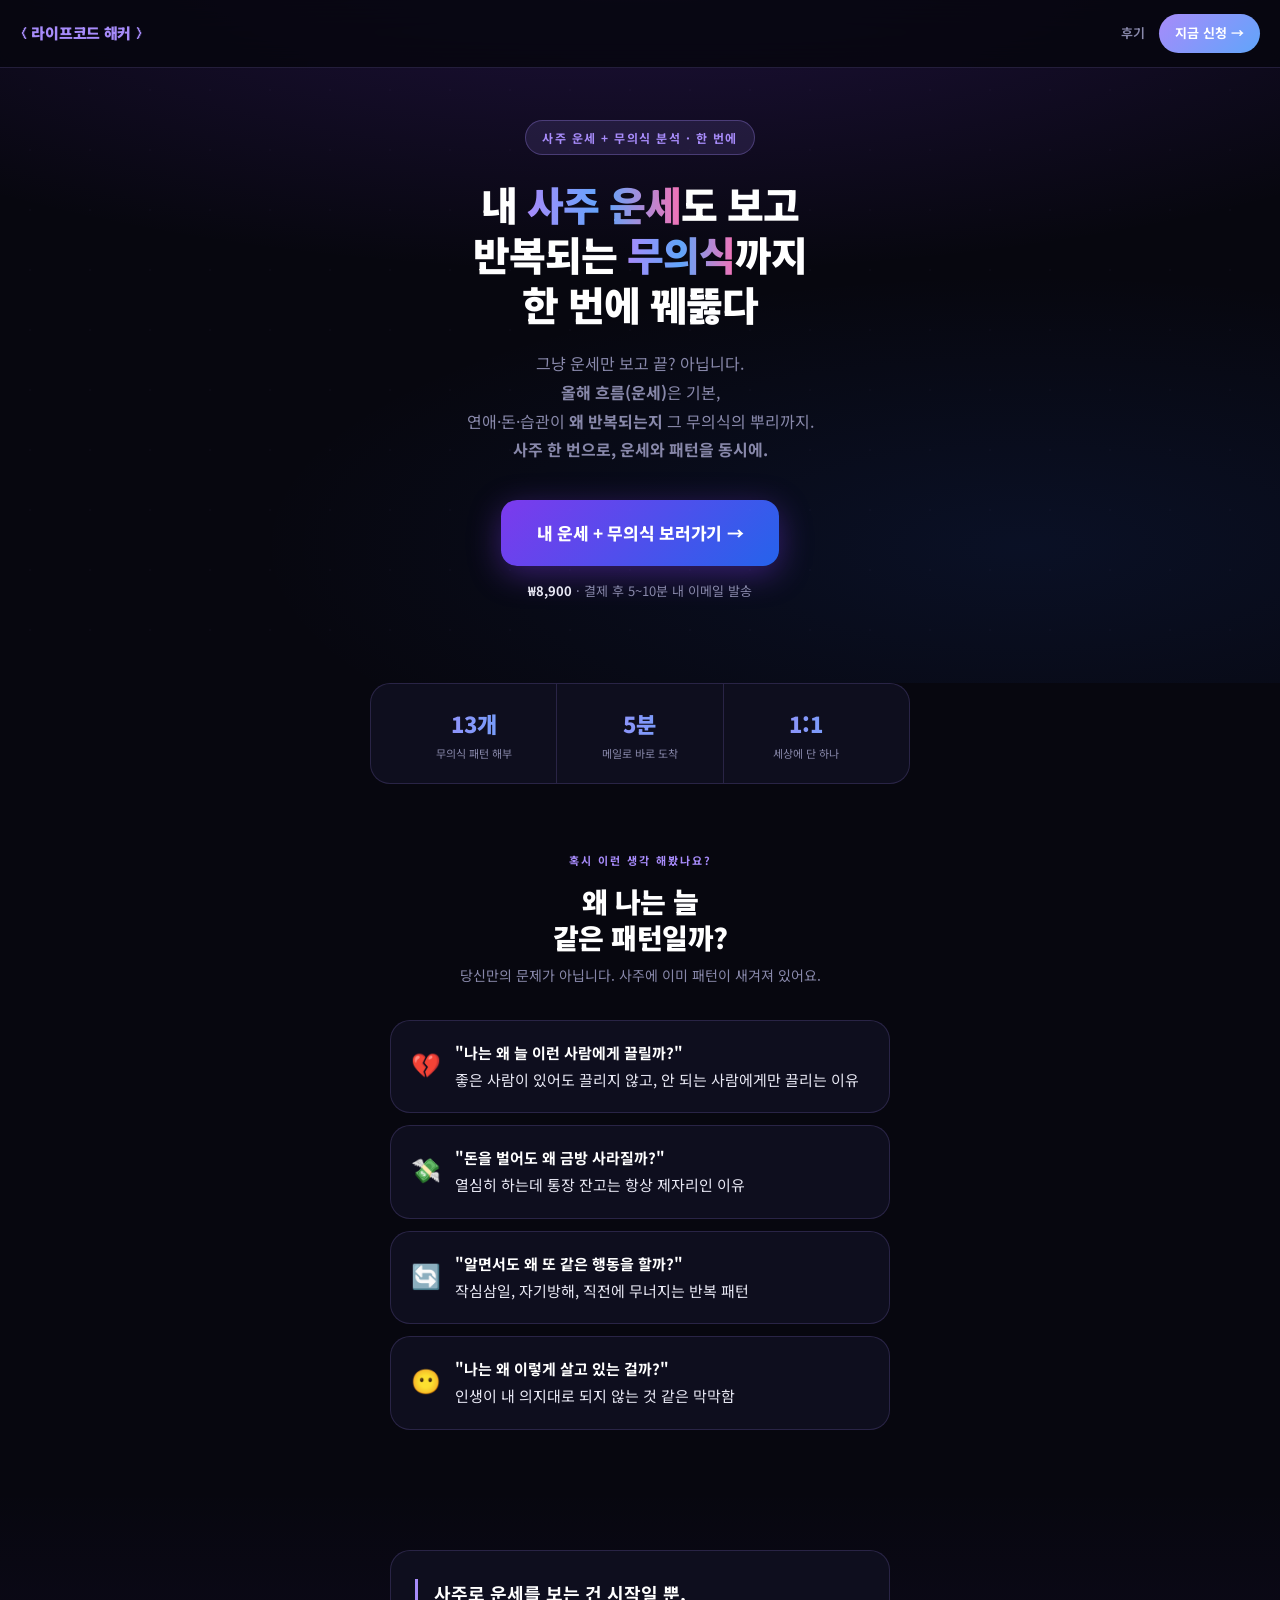
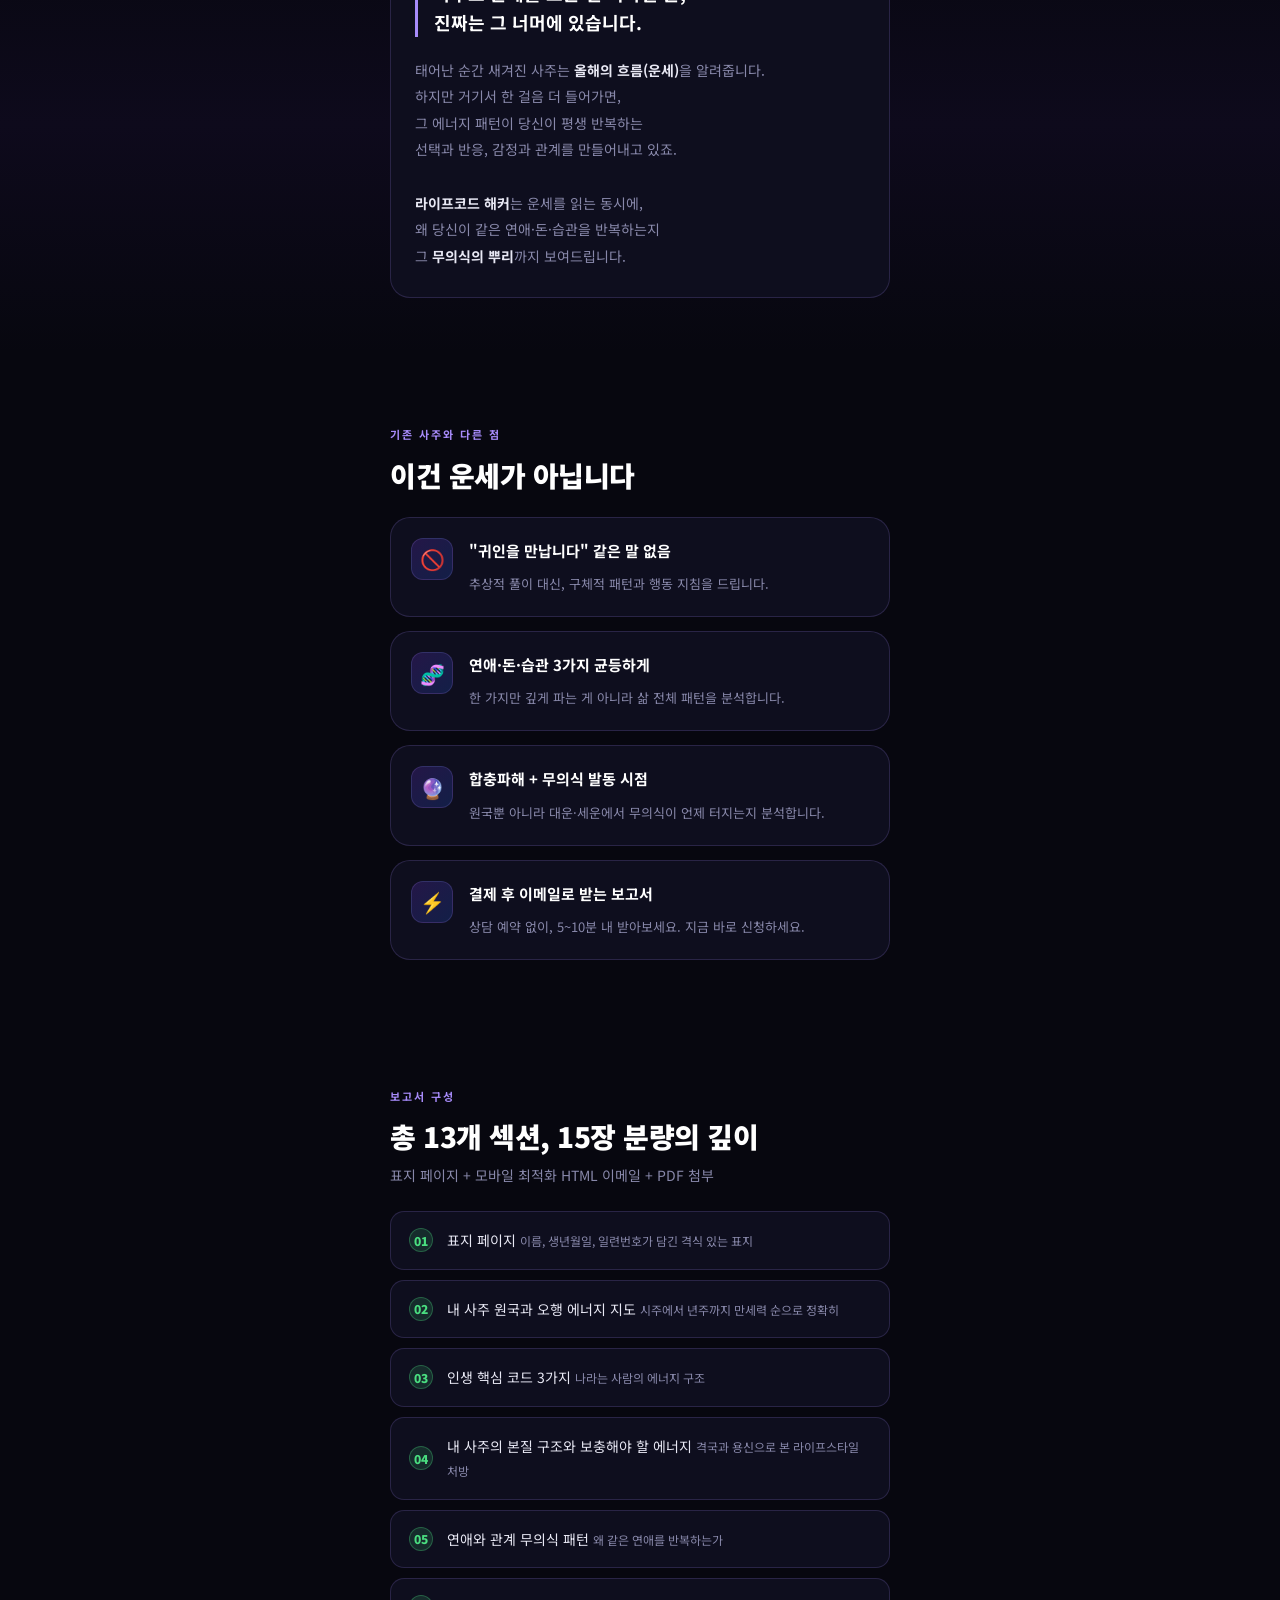
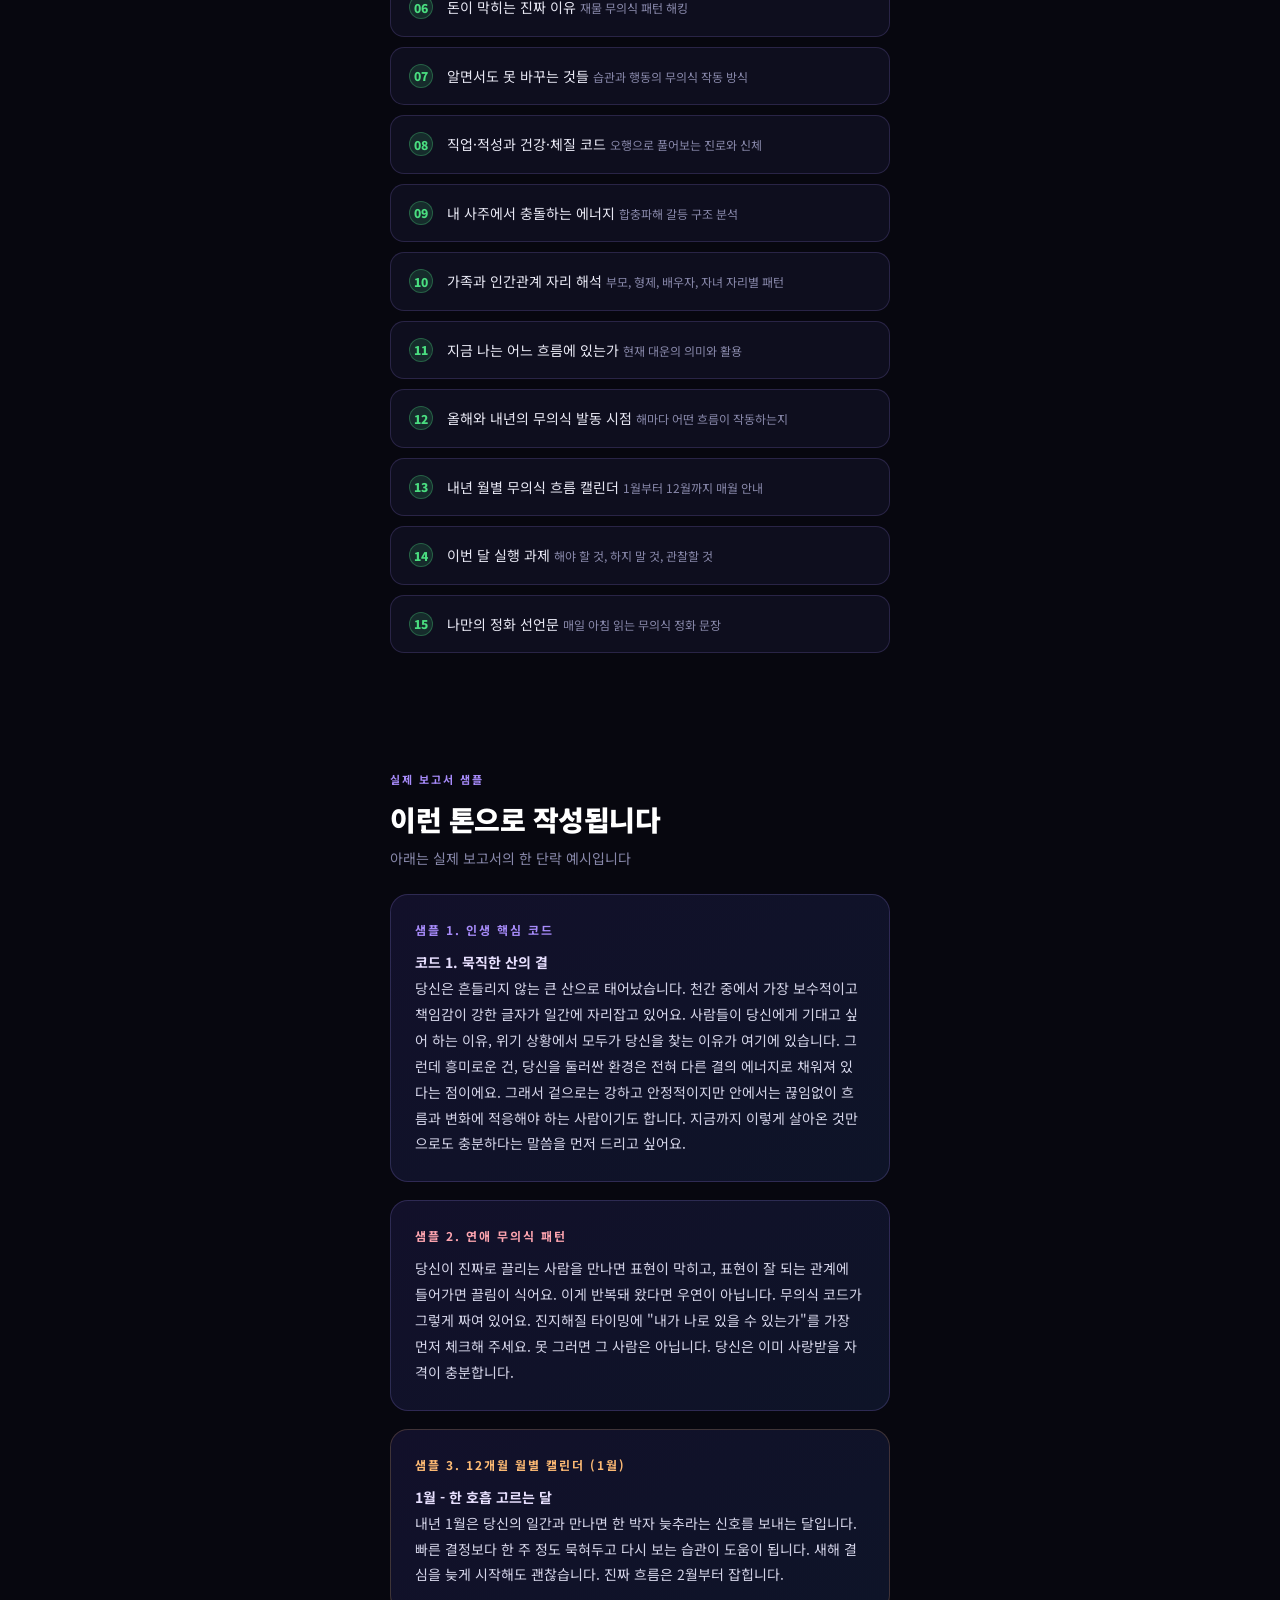
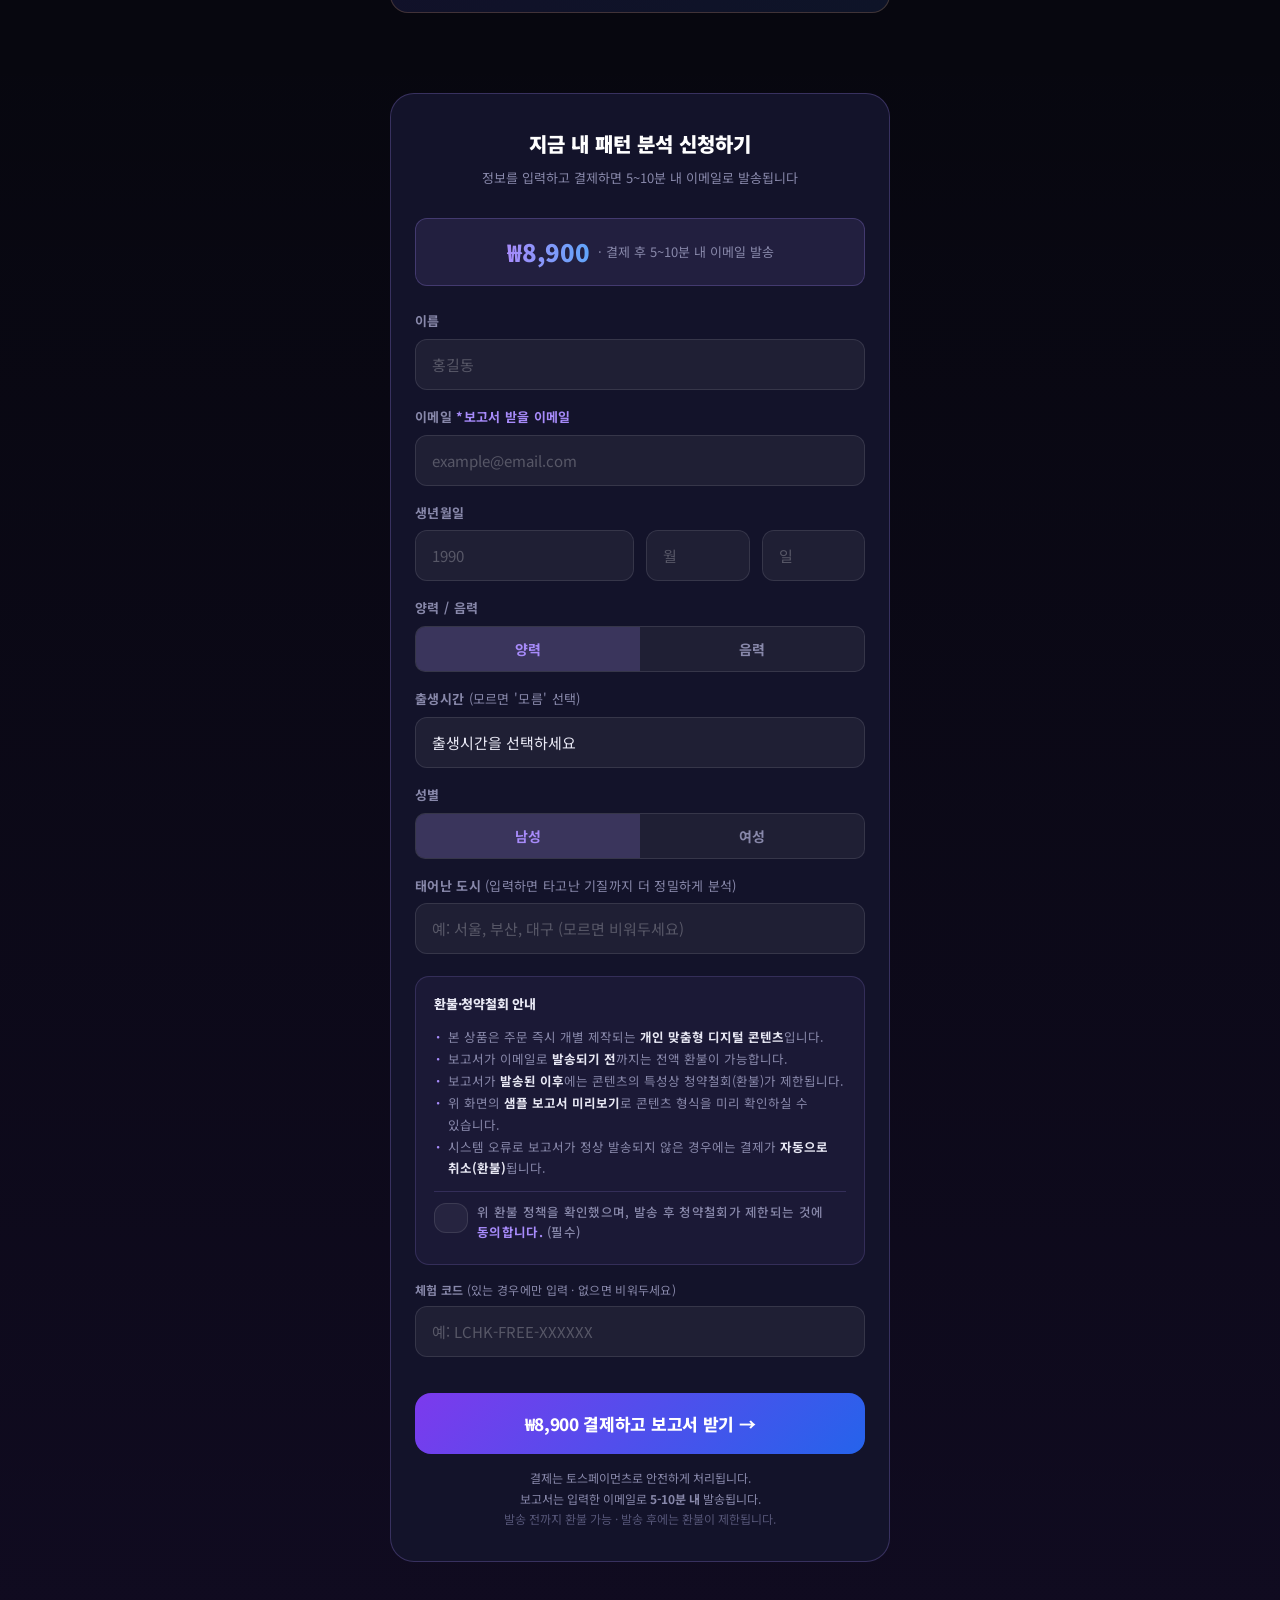
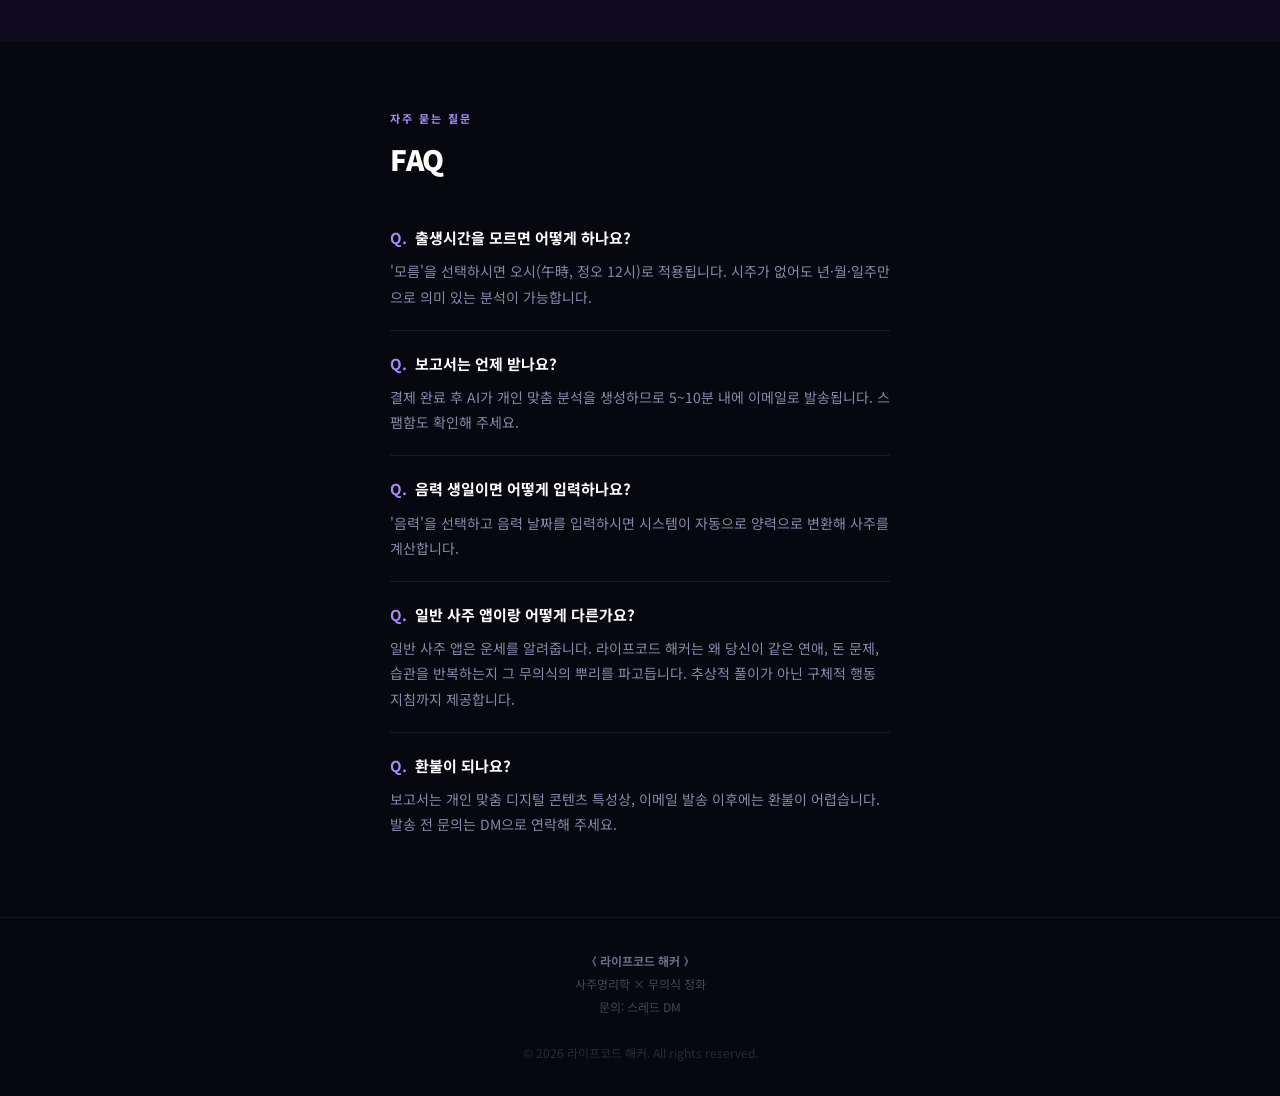
==== templates/index.html @ 53eccda6 "Initial commit: Lifecode Hacker v1.0" ====
<!DOCTYPE html>
<html lang="ko">
<head>
<meta charset="UTF-8">
<meta name="viewport" content="width=device-width, initial-scale=1.0, maximum-scale=1.0">
<title>라이프코드 해커 — 사주 운세 + 무의식 분석을 한 번에</title>
<meta name="description" content="사주 운세도 보고, 반복되는 무의식 패턴까지 한 번에. 올해 흐름은 기본, 연애·돈·습관이 왜 반복되는지 그 뿌리까지 분석합니다. 8,900원, 5~10분 내 이메일 발송.">
<meta property="og:title" content="라이프코드 해커 — 사주 운세 + 무의식, 한 번에">
<meta property="og:description" content="올해 운세도 보고, 왜 같은 연애·돈 문제를 반복하는지 무의식의 뿌리까지. 사주 하나로 운세와 패턴을 동시에.">
<meta property="og:image" content="/static/og-image.png">
<link rel="preconnect" href="https://cdn.jsdelivr.net">
<link rel="preconnect" href="https://fonts.googleapis.com">
<link href="https://fonts.googleapis.com/css2?family=Noto+Sans+KR:wght@400;500;700;900&display=swap" rel="stylesheet">
<style>
:root {
  --bg:       #07070f;
  --surface:  #0e0e1e;
  --surface2: #13132a;
  --border:   rgba(167,139,250,0.18);
  --purple:   #a78bfa;
  --blue:     #60a5fa;
  --pink:     #f472b6;
  --green:    #4ade80;
  --yellow:   #fbbf24;
  --text:     #e8e8f4;
  --muted:    #8888aa;
  --card-r:   20px;
  --max-w:    540px;
}
*{margin:0;padding:0;box-sizing:border-box;}
html{scroll-behavior:smooth;}
body{
  background:var(--bg);
  color:var(--text);
  font-family:'Noto Sans KR',-apple-system,BlinkMacSystemFont,sans-serif;
  font-size:16px;
  line-height:1.75;
  -webkit-font-smoothing:antialiased;
  overflow-x:hidden;
}
.wrap{max-width:var(--max-w);margin:0 auto;padding:0 20px;}

/* ── 네비 ── */
nav{
  position:fixed;top:0;left:0;right:0;z-index:100;
  background:rgba(7,7,15,0.85);
  backdrop-filter:blur(16px);
  -webkit-backdrop-filter:blur(16px);
  border-bottom:1px solid var(--border);
  padding:14px 20px;
  display:flex;align-items:center;justify-content:space-between;
}
.nav-brand{font-size:15px;font-weight:900;letter-spacing:-0.3px;color:var(--purple);}
.nav-cta{
  background:linear-gradient(135deg,var(--purple),var(--blue));
  color:#fff;font-size:13px;font-weight:700;
  padding:8px 16px;border-radius:99px;text-decoration:none;
  white-space:nowrap;
}

/* ── 히어로 ── */
.hero{
  padding:120px 20px 80px;
  text-align:center;
  background:
    radial-gradient(ellipse 80% 50% at 50% -10%,rgba(124,58,237,0.22),transparent),
    radial-gradient(ellipse 60% 40% at 80% 80%,rgba(37,99,235,0.1),transparent);
  position:relative;overflow:hidden;
}
.hero::before{
  content:'';position:absolute;inset:0;
  background:url("data:image/svg+xml,%3Csvg width='60' height='60' viewBox='0 0 60 60' xmlns='http://www.w3.org/2000/svg'%3E%3Cg fill='none' fill-rule='evenodd'%3E%3Cg fill='%23a78bfa' fill-opacity='0.03'%3E%3Ccircle cx='30' cy='30' r='1'/%3E%3C/g%3E%3C/g%3E%3C/svg%3E");
  pointer-events:none;
}
.hero-badge{
  display:inline-block;
  background:rgba(167,139,250,0.12);
  border:1px solid rgba(167,139,250,0.3);
  color:var(--purple);
  font-size:12px;font-weight:700;letter-spacing:1.5px;
  padding:6px 16px;border-radius:99px;
  text-transform:uppercase;margin-bottom:24px;
}
.hero-title{
  font-size:clamp(28px,8vw,40px);
  font-weight:900;
  line-height:1.25;
  letter-spacing:-1px;
  color:#fff;
  margin-bottom:20px;
}
.hero-title .grad{
  background:linear-gradient(90deg,var(--purple),var(--blue),var(--pink));
  -webkit-background-clip:text;
  -webkit-text-fill-color:transparent;
  background-clip:text;
}
.hero-desc{
  font-size:16px;color:var(--muted);
  max-width:360px;margin:0 auto 36px;line-height:1.8;
}
.hero-cta{
  display:inline-block;
  background:linear-gradient(135deg,#7c3aed,#2563eb);
  color:#fff;font-size:17px;font-weight:800;
  padding:18px 36px;border-radius:16px;
  text-decoration:none;
  box-shadow:0 8px 32px rgba(124,58,237,0.4);
  transition:transform 0.2s,box-shadow 0.2s;
  letter-spacing:-0.3px;
}
.hero-cta:active{transform:scale(0.97);}
.hero-price{
  margin-top:14px;
  font-size:13px;color:var(--muted);
}
.hero-price strong{color:var(--text);}

/* ── 소셜 프루프 숫자 ── */
.stats{
  display:flex;gap:0;
  margin:48px 20px;
  background:var(--surface);
  border:1px solid var(--border);
  border-radius:var(--card-r);
  overflow:hidden;
}
.stat{
  flex:1;padding:20px 12px;text-align:center;
  border-right:1px solid var(--border);
}
.stat:last-child{border-right:none;}
.stat-num{
  font-size:22px;font-weight:900;
  background:linear-gradient(90deg,var(--purple),var(--blue));
  -webkit-background-clip:text;-webkit-text-fill-color:transparent;
  background-clip:text;
}
.stat-label{font-size:11px;color:var(--muted);margin-top:2px;}

/* ── 공감 섹션 ── */
.pain{
  padding:60px 20px;
  text-align:center;
}
.section-tag{
  display:inline-block;font-size:11px;font-weight:700;
  letter-spacing:2px;text-transform:uppercase;
  color:var(--purple);margin-bottom:12px;
}
.section-title{
  font-size:clamp(22px,6vw,28px);
  font-weight:900;line-height:1.3;
  letter-spacing:-0.5px;
  color:#fff;margin-bottom:8px;
}
.section-sub{font-size:14px;color:var(--muted);margin-bottom:32px;}
.pain-cards{display:flex;flex-direction:column;gap:12px;}
.pain-card{
  background:var(--surface);
  border:1px solid var(--border);
  border-radius:var(--card-r);
  padding:20px;
  text-align:left;
  display:flex;align-items:flex-start;gap:14px;
}
.pain-icon{font-size:24px;flex-shrink:0;margin-top:2px;}
.pain-text{font-size:15px;color:var(--text);line-height:1.65;}
.pain-text strong{color:#fff;display:block;margin-bottom:2px;}

/* ── WHY 섹션 ── */
.why{
  padding:60px 20px;
  background:linear-gradient(180deg,transparent,rgba(124,58,237,0.06),transparent);
}
.why-box{
  background:var(--surface);
  border:1px solid var(--border);
  border-radius:var(--card-r);
  padding:28px 24px;
}
.why-quote{
  font-size:18px;font-weight:700;
  color:#fff;line-height:1.6;
  margin-bottom:20px;
  border-left:3px solid var(--purple);
  padding-left:16px;
}
.why-desc{font-size:14px;color:var(--muted);line-height:1.9;}

/* ── 차별화 포인트 ── */
.diff{padding:60px 20px;}
.diff-list{display:flex;flex-direction:column;gap:14px;}
.diff-item{
  display:flex;gap:16px;align-items:flex-start;
  background:var(--surface);
  border:1px solid var(--border);
  border-radius:var(--card-r);
  padding:20px;
}
.diff-icon{
  width:42px;height:42px;flex-shrink:0;
  background:linear-gradient(135deg,rgba(124,58,237,0.2),rgba(37,99,235,0.2));
  border:1px solid var(--border);
  border-radius:12px;
  display:flex;align-items:center;justify-content:center;
  font-size:20px;
}
.diff-content strong{display:block;font-size:15px;color:#fff;margin-bottom:4px;}
.diff-content span{font-size:13px;color:var(--muted);line-height:1.7;}

/* ── 보고서 미리보기 ── */
.preview{padding:60px 20px;}
.preview-list{display:flex;flex-direction:column;gap:10px;}
.preview-item{
  display:flex;align-items:center;gap:14px;
  background:var(--surface);
  border:1px solid var(--border);
  border-radius:14px;
  padding:16px 18px;
}
.preview-check{
  width:24px;height:24px;flex-shrink:0;
  background:rgba(74,222,128,0.15);
  border:1px solid rgba(74,222,128,0.3);
  border-radius:50%;
  display:flex;align-items:center;justify-content:center;
  font-size:12px;color:var(--green);font-weight:900;
}
.preview-text{font-size:14px;color:var(--text);}
.preview-text em{font-style:normal;color:var(--muted);font-size:12px;}

/* ── 신청 폼 섹션 ── */
#form-section{
  padding:60px 20px 80px;
  background:linear-gradient(180deg,transparent,rgba(124,58,237,0.08));
}
.form-box{
  background:var(--surface2);
  border:1px solid rgba(167,139,250,0.25);
  border-radius:24px;
  padding:32px 24px;
}
.form-title{
  font-size:20px;font-weight:900;color:#fff;
  margin-bottom:6px;text-align:center;
}
.form-sub{
  font-size:13px;color:var(--muted);
  text-align:center;margin-bottom:28px;
}
.price-tag{
  display:flex;align-items:center;justify-content:center;gap:8px;
  background:rgba(167,139,250,0.1);
  border:1px solid rgba(167,139,250,0.25);
  border-radius:12px;
  padding:12px;margin-bottom:24px;
}
.price-tag .price{
  font-size:24px;font-weight:900;
  background:linear-gradient(90deg,var(--purple),var(--blue));
  -webkit-background-clip:text;-webkit-text-fill-color:transparent;
  background-clip:text;
}
.price-tag .price-desc{font-size:13px;color:var(--muted);}

.form-group{margin-bottom:16px;}
label{display:block;font-size:13px;font-weight:700;color:var(--muted);margin-bottom:6px;letter-spacing:0.3px;}
input,select{
  width:100%;
  background:rgba(255,255,255,0.05);
  border:1px solid rgba(255,255,255,0.1);
  border-radius:12px;
  color:var(--text);
  font-size:15px;
  font-family:inherit;
  padding:14px 16px;
  outline:none;
  transition:border 0.2s;
  -webkit-appearance:none;
  appearance:none;
}
input:focus,select:focus{border-color:var(--purple);}
input::placeholder{color:rgba(255,255,255,0.25);}
select option{background:#1a1a2e;color:var(--text);}

.form-row{display:grid;grid-template-columns:1fr 1fr;gap:12px;}
.lunar-row{display:flex;align-items:center;gap:10px;margin-top:6px;}
.lunar-toggle{
  display:flex;gap:0;
  background:rgba(255,255,255,0.05);
  border:1px solid rgba(255,255,255,0.1);
  border-radius:10px;overflow:hidden;
  width:100%;
}
.lunar-btn{
  flex:1;padding:12px;text-align:center;
  font-size:14px;font-weight:700;color:var(--muted);
  cursor:pointer;transition:all 0.2s;
  background:none;border:none;font-family:inherit;
}
.lunar-btn.active{
  background:rgba(167,139,250,0.2);
  color:var(--purple);
}

.submit-btn{
  width:100%;
  background:linear-gradient(135deg,#7c3aed,#2563eb);
  color:#fff;font-size:17px;font-weight:800;
  border:none;border-radius:16px;
  padding:18px;cursor:pointer;
  margin-top:20px;
  letter-spacing:-0.3px;
  transition:opacity 0.2s,transform 0.1s;
  font-family:inherit;
}
.submit-btn:hover{opacity:0.92;}
.submit-btn:active{transform:scale(0.98);}
.submit-btn:disabled{opacity:0.5;cursor:not-allowed;}
.form-notice{
  text-align:center;font-size:12px;color:var(--muted);
  margin-top:14px;line-height:1.7;
}
/* ── 청약철회 제한 고지 + 동의 ── */
.consent-box{
  margin-top:22px;
  background:rgba(167,139,250,0.06);
  border:1px solid var(--border);
  border-radius:14px;
  padding:16px 18px;
}
.consent-title{
  font-size:13px;font-weight:800;color:var(--text);
  margin-bottom:10px;letter-spacing:-0.2px;
}
.consent-list{
  list-style:none;margin:0 0 12px;padding:0;
}
.consent-list li{
  position:relative;padding-left:14px;
  font-size:12.5px;color:var(--muted);line-height:1.75;
  word-break:keep-all;
}
.consent-list li::before{
  content:"·";position:absolute;left:2px;color:var(--purple);font-weight:800;
}
.consent-list li strong{color:var(--text);font-weight:700;}
.consent-check{
  display:flex;align-items:flex-start;gap:9px;
  cursor:pointer;padding-top:10px;
  border-top:1px solid var(--border);
}
.consent-check input{
  width:18px;height:18px;margin-top:1px;flex-shrink:0;
  accent-color:var(--purple);cursor:pointer;
}
.consent-check span{
  font-size:12.5px;color:var(--muted);line-height:1.6;
  font-weight:500;word-break:keep-all;
}
.consent-check span strong{color:var(--purple);font-weight:700;}

/* ── FAQ ── */
.faq{padding:60px 20px;}
.faq-item{
  border-bottom:1px solid rgba(255,255,255,0.07);
  padding:20px 0;
}
.faq-item:last-child{border-bottom:none;}
.faq-q{
  font-size:15px;font-weight:700;color:#fff;
  margin-bottom:8px;display:flex;gap:8px;
}
.faq-q::before{content:'Q.';color:var(--purple);}
.faq-a{font-size:14px;color:var(--muted);line-height:1.8;}

/* ── 푸터 ── */
footer{
  text-align:center;padding:32px 20px;
  border-top:1px solid rgba(255,255,255,0.06);
  font-size:12px;color:#44445a;line-height:1.9;
}
footer strong{color:#6b6b8a;}

/* ── 로딩 오버레이 ── */
#loading{
  display:none;position:fixed;inset:0;z-index:999;
  background:rgba(7,7,15,0.92);
  backdrop-filter:blur(8px);
  flex-direction:column;align-items:center;justify-content:center;
  text-align:center;padding:40px;
}
#loading.show{display:flex;}
.loading-spinner{
  width:48px;height:48px;
  border:3px solid rgba(167,139,250,0.2);
  border-top-color:var(--purple);
  border-radius:50%;
  animation:spin 0.8s linear infinite;
  margin-bottom:24px;
}
@keyframes spin{to{transform:rotate(360deg);}}
.loading-title{font-size:18px;font-weight:800;color:#fff;margin-bottom:8px;}
.loading-sub{font-size:14px;color:var(--muted);}
.loading-steps{margin-top:24px;text-align:left;display:flex;flex-direction:column;gap:8px;}
.loading-step{font-size:13px;color:var(--muted);}
.loading-step.done{color:var(--green);}
.loading-step.active{color:#fff;}

/* ── 성공 팝업 ── */
#success{
  display:none;position:fixed;inset:0;z-index:999;
  background:rgba(7,7,15,0.95);
  flex-direction:column;align-items:center;justify-content:center;
  text-align:center;padding:40px;
}
#success.show{display:flex;}
.success-icon{font-size:64px;margin-bottom:24px;}
.success-title{font-size:24px;font-weight:900;color:#fff;margin-bottom:8px;}
.success-sub{font-size:15px;color:var(--muted);line-height:1.8;}
.success-email{
  margin:20px 0;
  background:rgba(74,222,128,0.1);
  border:1px solid rgba(74,222,128,0.25);
  border-radius:12px;padding:14px 20px;
  font-size:15px;color:var(--green);font-weight:700;
}
</style>
</head>
<body>

<!-- ── 네비 ── -->
<nav>
  <span class="nav-brand">⟨ 라이프코드 해커 ⟩</span>
  <span style="display:flex;align-items:center;gap:14px;">
    <a href="/reviews" style="font-size:13px;color:var(--muted);text-decoration:none;font-weight:600;">후기</a>
    <a href="#form-section" class="nav-cta">지금 신청 →</a>
  </span>
</nav>

<!-- ── 히어로 ── -->
<section class="hero">
  <div class="wrap">
    <div class="hero-badge">사주 운세 + 무의식 분석 · 한 번에</div>
    <h1 class="hero-title">
      내 <span class="grad">사주 운세</span>도 보고<br>
      반복되는 <span class="grad">무의식</span>까지<br>
      한 번에 꿰뚫다
    </h1>
    <p class="hero-desc">
      그냥 운세만 보고 끝? 아닙니다.<br>
      <strong>올해 흐름(운세)</strong>은 기본,<br>
      연애·돈·습관이 <strong>왜 반복되는지</strong> 그 무의식의 뿌리까지.<br>
      <strong>사주 한 번으로, 운세와 패턴을 동시에.</strong>
    </p>
    <a href="#form-section" class="hero-cta">내 운세 + 무의식 보러가기 →</a>
    <div class="hero-price">
      <strong>₩8,900</strong> · 결제 후 5~10분 내 이메일 발송
    </div>
  </div>
</section>

<!-- ── 스탯 ── -->
<div class="stats wrap" style="margin:0 auto;max-width:540px;">
  <div class="stat">
    <div class="stat-num">13개</div>
    <div class="stat-label">무의식 패턴 해부</div>
  </div>
  <div class="stat">
    <div class="stat-num">5분</div>
    <div class="stat-label">메일로 바로 도착</div>
  </div>
  <div class="stat">
    <div class="stat-num">1:1</div>
    <div class="stat-label">세상에 단 하나</div>
  </div>
</div>

<!-- ── 공감 섹션 ── -->
<section class="pain">
  <div class="wrap">
    <div class="section-tag">혹시 이런 생각 해봤나요?</div>
    <h2 class="section-title">왜 나는 늘<br>같은 패턴일까?</h2>
    <p class="section-sub">당신만의 문제가 아닙니다. 사주에 이미 패턴이 새겨져 있어요.</p>
    <div class="pain-cards">
      <div class="pain-card">
        <span class="pain-icon">💔</span>
        <div class="pain-text">
          <strong>"나는 왜 늘 이런 사람에게 끌릴까?"</strong>
          좋은 사람이 있어도 끌리지 않고, 안 되는 사람에게만 끌리는 이유
        </div>
      </div>
      <div class="pain-card">
        <span class="pain-icon">💸</span>
        <div class="pain-text">
          <strong>"돈을 벌어도 왜 금방 사라질까?"</strong>
          열심히 하는데 통장 잔고는 항상 제자리인 이유
        </div>
      </div>
      <div class="pain-card">
        <span class="pain-icon">🔄</span>
        <div class="pain-text">
          <strong>"알면서도 왜 또 같은 행동을 할까?"</strong>
          작심삼일, 자기방해, 직전에 무너지는 반복 패턴
        </div>
      </div>
      <div class="pain-card">
        <span class="pain-icon">😶</span>
        <div class="pain-text">
          <strong>"나는 왜 이렇게 살고 있는 걸까?"</strong>
          인생이 내 의지대로 되지 않는 것 같은 막막함
        </div>
      </div>
    </div>
  </div>
</section>

<!-- ── WHY 사주 ── -->
<section class="why">
  <div class="wrap">
    <div class="why-box">
      <div class="why-quote">
        사주로 운세를 보는 건 시작일 뿐,<br>진짜는 그 너머에 있습니다.
      </div>
      <div class="why-desc">
        태어난 순간 새겨진 사주는 <strong style="color:var(--text);">올해의 흐름(운세)</strong>을 알려줍니다.<br>
        하지만 거기서 한 걸음 더 들어가면,<br>
        그 에너지 패턴이 당신이 평생 반복하는<br>
        선택과 반응, 감정과 관계를 만들어내고 있죠.<br><br>
        <strong style="color:var(--text);">라이프코드 해커</strong>는 운세를 읽는 동시에,<br>
        왜 당신이 같은 연애·돈·습관을 반복하는지<br>
        그 <strong style="color:var(--text);">무의식의 뿌리</strong>까지 보여드립니다.
      </div>
    </div>
  </div>
</section>

<!-- ── 차별화 ── -->
<section class="diff">
  <div class="wrap">
    <div class="section-tag">기존 사주와 다른 점</div>
    <h2 class="section-title" style="margin-bottom:24px;">이건 운세가 아닙니다</h2>
    <div class="diff-list">
      <div class="diff-item">
        <div class="diff-icon">🚫</div>
        <div class="diff-content">
          <strong>"귀인을 만납니다" 같은 말 없음</strong>
          <span>추상적 풀이 대신, 구체적 패턴과 행동 지침을 드립니다.</span>
        </div>
      </div>
      <div class="diff-item">
        <div class="diff-icon">🧬</div>
        <div class="diff-content">
          <strong>연애·돈·습관 3가지 균등하게</strong>
          <span>한 가지만 깊게 파는 게 아니라 삶 전체 패턴을 분석합니다.</span>
        </div>
      </div>
      <div class="diff-item">
        <div class="diff-icon">🔮</div>
        <div class="diff-content">
          <strong>합충파해 + 무의식 발동 시점</strong>
          <span>원국뿐 아니라 대운·세운에서 무의식이 언제 터지는지 분석합니다.</span>
        </div>
      </div>
      <div class="diff-item">
        <div class="diff-icon">⚡</div>
        <div class="diff-content">
          <strong>결제 후 이메일로 받는 보고서</strong>
          <span>상담 예약 없이, 5~10분 내 받아보세요. 지금 바로 신청하세요.</span>
        </div>
      </div>
    </div>
  </div>
</section>

<!-- ── 보고서 미리보기 ── -->
<section class="preview">
  <div class="wrap">
    <div class="section-tag">보고서 구성</div>
    <h2 class="section-title" style="margin-bottom:8px;">총 13개 섹션, 15장 분량의 깊이</h2>
    <p class="section-sub" style="margin-bottom:24px;">표지 페이지 + 모바일 최적화 HTML 이메일 + PDF 첨부</p>
    <div class="preview-list">
      <div class="preview-item">
        <div class="preview-check">01</div>
        <div class="preview-text">표지 페이지 <em>이름, 생년월일, 일련번호가 담긴 격식 있는 표지</em></div>
      </div>
      <div class="preview-item">
        <div class="preview-check">02</div>
        <div class="preview-text">내 사주 원국과 오행 에너지 지도 <em>시주에서 년주까지 만세력 순으로 정확히</em></div>
      </div>
      <div class="preview-item">
        <div class="preview-check">03</div>
        <div class="preview-text">인생 핵심 코드 3가지 <em>나라는 사람의 에너지 구조</em></div>
      </div>
      <div class="preview-item">
        <div class="preview-check">04</div>
        <div class="preview-text">내 사주의 본질 구조와 보충해야 할 에너지 <em>격국과 용신으로 본 라이프스타일 처방</em></div>
      </div>
      <div class="preview-item">
        <div class="preview-check">05</div>
        <div class="preview-text">연애와 관계 무의식 패턴 <em>왜 같은 연애를 반복하는가</em></div>
      </div>
      <div class="preview-item">
        <div class="preview-check">06</div>
        <div class="preview-text">돈이 막히는 진짜 이유 <em>재물 무의식 패턴 해킹</em></div>
      </div>
      <div class="preview-item">
        <div class="preview-check">07</div>
        <div class="preview-text">알면서도 못 바꾸는 것들 <em>습관과 행동의 무의식 작동 방식</em></div>
      </div>
      <div class="preview-item">
        <div class="preview-check">08</div>
        <div class="preview-text">직업·적성과 건강·체질 코드 <em>오행으로 풀어보는 진로와 신체</em></div>
      </div>
      <div class="preview-item">
        <div class="preview-check">09</div>
        <div class="preview-text">내 사주에서 충돌하는 에너지 <em>합충파해 갈등 구조 분석</em></div>
      </div>
      <div class="preview-item">
        <div class="preview-check">10</div>
        <div class="preview-text">가족과 인간관계 자리 해석 <em>부모, 형제, 배우자, 자녀 자리별 패턴</em></div>
      </div>
      <div class="preview-item">
        <div class="preview-check">11</div>
        <div class="preview-text">지금 나는 어느 흐름에 있는가 <em>현재 대운의 의미와 활용</em></div>
      </div>
      <div class="preview-item">
        <div class="preview-check">12</div>
        <div class="preview-text">올해와 내년의 무의식 발동 시점 <em>해마다 어떤 흐름이 작동하는지</em></div>
      </div>
      <div class="preview-item">
        <div class="preview-check">13</div>
        <div class="preview-text">내년 월별 무의식 흐름 캘린더 <em>1월부터 12월까지 매월 안내</em></div>
      </div>
      <div class="preview-item">
        <div class="preview-check">14</div>
        <div class="preview-text">이번 달 실행 과제 <em>해야 할 것, 하지 말 것, 관찰할 것</em></div>
      </div>
      <div class="preview-item">
        <div class="preview-check">15</div>
        <div class="preview-text">나만의 정화 선언문 <em>매일 아침 읽는 무의식 정화 문장</em></div>
      </div>
    </div>
  </div>
</section>

<!-- ── 보고서 샘플 미리보기 ── -->
<section class="sample-preview" style="padding:50px 20px 20px;">
  <div class="wrap">
    <div class="section-tag">실제 보고서 샘플</div>
    <h2 class="section-title" style="margin-bottom:8px;">이런 톤으로 작성됩니다</h2>
    <p class="section-sub" style="margin-bottom:24px;">아래는 실제 보고서의 한 단락 예시입니다</p>

    <div style="background:linear-gradient(145deg,#12102a,#0e1428);border:1px solid rgba(167,139,250,0.2);border-radius:18px;padding:24px;margin-bottom:18px;">
      <div style="color:#a78bfa;font-size:12px;letter-spacing:2px;font-weight:700;margin-bottom:10px;">샘플 1. 인생 핵심 코드</div>
      <p style="color:#d4d4e8;line-height:1.85;font-size:14px;margin:0;">
        <strong style="color:#e8e0ff;">코드 1. 묵직한 산의 결</strong><br>
        당신은 흔들리지 않는 큰 산으로 태어났습니다. 천간 중에서 가장 보수적이고 책임감이 강한 글자가 일간에 자리잡고 있어요. 사람들이 당신에게 기대고 싶어 하는 이유, 위기 상황에서 모두가 당신을 찾는 이유가 여기에 있습니다.
        그런데 흥미로운 건, 당신을 둘러싼 환경은 전혀 다른 결의 에너지로 채워져 있다는 점이에요. 그래서 겉으로는 강하고 안정적이지만 안에서는 끊임없이 흐름과 변화에 적응해야 하는 사람이기도 합니다. 지금까지 이렇게 살아온 것만으로도 충분하다는 말씀을 먼저 드리고 싶어요.
      </p>
    </div>

    <div style="background:linear-gradient(145deg,#12102a,#0e1428);border:1px solid rgba(167,139,250,0.2);border-radius:18px;padding:24px;margin-bottom:18px;">
      <div style="color:#fda4af;font-size:12px;letter-spacing:2px;font-weight:700;margin-bottom:10px;">샘플 2. 연애 무의식 패턴</div>
      <p style="color:#d4d4e8;line-height:1.85;font-size:14px;margin:0;">
        당신이 진짜로 끌리는 사람을 만나면 표현이 막히고, 표현이 잘 되는 관계에 들어가면 끌림이 식어요. 이게 반복돼 왔다면 우연이 아닙니다. 무의식 코드가 그렇게 짜여 있어요.
        진지해질 타이밍에 "내가 나로 있을 수 있는가"를 가장 먼저 체크해 주세요. 못 그러면 그 사람은 아닙니다. 당신은 이미 사랑받을 자격이 충분합니다.
      </p>
    </div>

    <div style="background:linear-gradient(145deg,#12102a,#0e1428);border:1px solid rgba(253,186,116,0.2);border-radius:18px;padding:24px;">
      <div style="color:#fdba74;font-size:12px;letter-spacing:2px;font-weight:700;margin-bottom:10px;">샘플 3. 12개월 월별 캘린더 (1월)</div>
      <p style="color:#d4d4e8;line-height:1.85;font-size:14px;margin:0;">
        <strong style="color:#e8e0ff;">1월 - 한 호흡 고르는 달</strong><br>
        내년 1월은 당신의 일간과 만나면 한 박자 늦추라는 신호를 보내는 달입니다. 빠른 결정보다 한 주 정도 묵혀두고 다시 보는 습관이 도움이 됩니다. 새해 결심을 늦게 시작해도 괜찮습니다. 진짜 흐름은 2월부터 잡힙니다.
      </p>
    </div>
  </div>
</section>

<!-- ── 신청 폼 ── -->
<section id="form-section">
  <div class="wrap">
    <div class="form-box">
      <h2 class="form-title">지금 내 패턴 분석 신청하기</h2>
      <p class="form-sub">정보를 입력하고 결제하면 5~10분 내 이메일로 발송됩니다</p>

      <div class="price-tag">
        <span class="price">₩8,900</span>
        <span class="price-desc">· 결제 후 5~10분 내 이메일 발송</span>
      </div>

      <form id="saju-form">
        <div class="form-group">
          <label>이름</label>
          <input type="text" id="name" name="name" placeholder="홍길동" required autocomplete="name">
        </div>

        <div class="form-group">
          <label>이메일 <span style="color:var(--purple)">*보고서 받을 이메일</span></label>
          <input type="email" id="email" name="email" placeholder="example@email.com" required autocomplete="email">
        </div>

        <div class="form-group">
          <label>생년월일</label>
          <div class="form-row">
            <input type="number" id="birth-year" name="birth_year" placeholder="1990" min="1930" max="2010" required>
            <div class="form-row" style="grid-template-columns:1fr 1fr;">
              <input type="number" id="birth-month" name="birth_month" placeholder="월" min="1" max="12" required>
              <input type="number" id="birth-day" name="birth_day" placeholder="일" min="1" max="31" required>
            </div>
          </div>
        </div>

        <div class="form-group">
          <label>양력 / 음력</label>
          <div class="lunar-toggle">
            <button type="button" class="lunar-btn active" id="btn-solar" onclick="setCalendar('solar')">양력</button>
            <button type="button" class="lunar-btn" id="btn-lunar" onclick="setCalendar('lunar')">음력</button>
          </div>
          <input type="hidden" id="is-lunar" name="is_lunar" value="false">
        </div>

        <div class="form-group">
          <label>출생시간 <span style="color:var(--muted);font-weight:400">(모르면 '모름' 선택)</span></label>
          <select id="birth-hour" name="birth_hour" required>
            <option value="">출생시간을 선택하세요</option>
            <option value="-1">모름 (오시 12:00 적용)</option>
            <option value="0">자시 (子時) KST 23:30 - 01:30</option>
            <option value="2">축시 (丑時) KST 01:30 - 03:30</option>
            <option value="4">인시 (寅時) KST 03:30 - 05:30</option>
            <option value="6">묘시 (卯時) KST 05:30 - 07:30</option>
            <option value="8">진시 (辰時) KST 07:30 - 09:30</option>
            <option value="10">사시 (巳時) KST 09:30 - 11:30</option>
            <option value="12">오시 (午時) KST 11:30 - 13:30</option>
            <option value="14">미시 (未時) KST 13:30 - 15:30</option>
            <option value="16">신시 (申時) KST 15:30 - 17:30</option>
            <option value="18">유시 (酉時) KST 17:30 - 19:30</option>
            <option value="20">술시 (戌時) KST 19:30 - 21:30</option>
            <option value="22">해시 (亥時) KST 21:30 - 23:30</option>
          </select>
        </div>

        <div class="form-group">
          <label>성별</label>
          <div class="lunar-toggle">
            <button type="button" class="lunar-btn active" id="btn-male" onclick="setGender('M')">남성</button>
            <button type="button" class="lunar-btn" id="btn-female" onclick="setGender('F')">여성</button>
          </div>
          <input type="hidden" id="gender" name="gender" value="M">
        </div>

        <div class="form-group">
          <label>태어난 도시 <span style="color:var(--muted);font-weight:400">(입력하면 타고난 기질까지 더 정밀하게 분석)</span></label>
          <input type="text" id="birth-city" name="birth_city" placeholder="예: 서울, 부산, 대구 (모르면 비워두세요)" autocomplete="off">
        </div>

        <!-- ── 청약철회 제한 고지 + 동의 (전자상거래법 제17조②5호) ── -->
        <div class="consent-box">
          <div class="consent-title">환불·청약철회 안내</div>
          <ul class="consent-list">
            <li>본 상품은 주문 즉시 개별 제작되는 <strong>개인 맞춤형 디지털 콘텐츠</strong>입니다.</li>
            <li>보고서가 이메일로 <strong>발송되기 전</strong>까지는 전액 환불이 가능합니다.</li>
            <li>보고서가 <strong>발송된 이후</strong>에는 콘텐츠의 특성상 청약철회(환불)가 제한됩니다.</li>
            <li>위 화면의 <strong>샘플 보고서 미리보기</strong>로 콘텐츠 형식을 미리 확인하실 수 있습니다.</li>
            <li>시스템 오류로 보고서가 정상 발송되지 않은 경우에는 결제가 <strong>자동으로 취소(환불)</strong>됩니다.</li>
          </ul>
          <label class="consent-check">
            <input type="checkbox" id="consent" name="consent">
            <span>위 환불 정책을 확인했으며, 발송 후 청약철회가 제한되는 것에 <strong>동의합니다.</strong> (필수)</span>
          </label>
        </div>

        <div class="form-group" style="margin-top:14px;">
          <label style="font-size:12px;color:var(--muted);">체험 코드 <span style="font-weight:400">(있는 경우에만 입력 · 없으면 비워두세요)</span></label>
          <input type="text" id="free-code" name="free_code" placeholder="예: LCHK-FREE-XXXXXX" autocomplete="off"
                 style="text-transform:uppercase;">
        </div>

        <button type="submit" class="submit-btn" id="submit-btn">
          ₩8,900 결제하고 보고서 받기 →
        </button>

        <p class="form-notice">
          결제는 토스페이먼츠로 안전하게 처리됩니다.<br>
          보고서는 입력한 이메일로 <strong>5-10분 내</strong> 발송됩니다.<br>
          <span style="color:#555577">발송 전까지 환불 가능 · 발송 후에는 환불이 제한됩니다.</span>
        </p>
      </form>
    </div>
  </div>
</section>

<!-- ── FAQ ── -->
<section class="faq">
  <div class="wrap">
    <div class="section-tag">자주 묻는 질문</div>
    <h2 class="section-title" style="margin-bottom:28px;">FAQ</h2>
    <div class="faq-item">
      <div class="faq-q">출생시간을 모르면 어떻게 하나요?</div>
      <div class="faq-a">'모름'을 선택하시면 오시(午時, 정오 12시)로 적용됩니다. 시주가 없어도 년·월·일주만으로 의미 있는 분석이 가능합니다.</div>
    </div>
    <div class="faq-item">
      <div class="faq-q">보고서는 언제 받나요?</div>
      <div class="faq-a">결제 완료 후 AI가 개인 맞춤 분석을 생성하므로 5~10분 내에 이메일로 발송됩니다. 스팸함도 확인해 주세요.</div>
    </div>
    <div class="faq-item">
      <div class="faq-q">음력 생일이면 어떻게 입력하나요?</div>
      <div class="faq-a">'음력'을 선택하고 음력 날짜를 입력하시면 시스템이 자동으로 양력으로 변환해 사주를 계산합니다.</div>
    </div>
    <div class="faq-item">
      <div class="faq-q">일반 사주 앱이랑 어떻게 다른가요?</div>
      <div class="faq-a">일반 사주 앱은 운세를 알려줍니다. 라이프코드 해커는 왜 당신이 같은 연애, 돈 문제, 습관을 반복하는지 그 무의식의 뿌리를 파고듭니다. 추상적 풀이가 아닌 구체적 행동 지침까지 제공합니다.</div>
    </div>
    <div class="faq-item">
      <div class="faq-q">환불이 되나요?</div>
      <div class="faq-a">보고서는 개인 맞춤 디지털 콘텐츠 특성상, 이메일 발송 이후에는 환불이 어렵습니다. 발송 전 문의는 DM으로 연락해 주세요.</div>
    </div>
  </div>
</section>

<!-- ── 푸터 ── -->
<footer>
  <strong>⟨ 라이프코드 해커 ⟩</strong><br>
  사주명리학 × 무의식 정화<br>
  문의: 스레드 DM<br>
  <br>
  <span style="color:#2a2a3a">© 2026 라이프코드 해커. All rights reserved.</span>
</footer>

<!-- ── 로딩 오버레이 ── -->
<div id="loading">
  <div class="loading-spinner"></div>
  <div class="loading-title">보고서를 생성 중입니다</div>
  <div class="loading-sub">AI가 사주를 분석하고 있어요</div>
  <div class="loading-steps">
    <div class="loading-step active" id="step1">📋 만세력 계산 중...</div>
    <div class="loading-step" id="step2">🧬 무의식 패턴 분석 중...</div>
    <div class="loading-step" id="step3">✉️ 이메일 발송 준비 중...</div>
  </div>
</div>

<!-- ── 성공 ── -->
<div id="success">
  <div class="success-icon">✅</div>
  <div class="success-title">접수 완료!</div>
  <div class="success-sub">아래 이메일로 <strong>5~10분 내</strong><br>보고서를 보내드릴게요.</div>
  <div class="success-email" id="success-email"></div>
  <div style="font-size:13px;color:var(--muted);line-height:1.8;">
    📧 스팸함도 꼭 확인해 주세요.<br>
    10분 이상 지나도 오지 않으면 DM으로 문의해 주세요.
  </div>
</div>

<!-- ── 토스페이먼츠 SDK ── -->
<script src="https://js.tosspayments.com/v2/standard"></script>
<script>
// ── 상태 관리 ──
let selectedCalendar = 'solar';
let selectedGender = 'M';

function setCalendar(type) {
  selectedCalendar = type;
  document.getElementById('is-lunar').value = (type === 'lunar').toString();
  document.getElementById('btn-solar').classList.toggle('active', type === 'solar');
  document.getElementById('btn-lunar').classList.toggle('active', type === 'lunar');
}

function setGender(g) {
  selectedGender = g;
  document.getElementById('gender').value = g;
  document.getElementById('btn-male').classList.toggle('active', g === 'M');
  document.getElementById('btn-female').classList.toggle('active', g === 'F');
}

// ── 로딩 스텝 애니메이션 ──
function animateLoadingSteps() {
  const steps = ['step1', 'step2', 'step3'];
  let i = 0;
  const interval = setInterval(() => {
    if (i > 0) {
      document.getElementById(steps[i - 1]).classList.remove('active');
      document.getElementById(steps[i - 1]).classList.add('done');
      document.getElementById(steps[i - 1]).textContent =
        ['✅ 만세력 계산 완료', '✅ 분석 완료', '✅ 이메일 발송 중'][i - 1];
    }
    if (i < steps.length) {
      document.getElementById(steps[i]).classList.add('active');
      i++;
    } else {
      clearInterval(interval);
    }
  }, 3000);
}

// ── 폼 제출 ──
document.getElementById('saju-form').addEventListener('submit', async function(e) {
  e.preventDefault();

  const name = document.getElementById('name').value.trim();
  const email = document.getElementById('email').value.trim();
  const year = parseInt(document.getElementById('birth-year').value);
  const month = parseInt(document.getElementById('birth-month').value);
  const day = parseInt(document.getElementById('birth-day').value);
  const hourRaw = document.getElementById('birth-hour').value;
  const hour = parseInt(hourRaw) === -1 ? 11 : parseInt(hourRaw);
  const isLunar = document.getElementById('is-lunar').value === 'true';
  const gender = document.getElementById('gender').value;
  const city = document.getElementById('birth-city').value.trim();

  // 기본 유효성 검사
  if (!name || !email || !year || !month || !day || hourRaw === '') {
    alert('모든 항목을 입력해 주세요.');
    return;
  }
  if (year < 1930 || year > 2010) {
    alert('생년도를 다시 확인해 주세요.');
    return;
  }
  // 청약철회 제한 동의 (전자상거래법 필수)
  if (!document.getElementById('consent').checked) {
    alert('환불·청약철회 안내에 동의하셔야 결제를 진행할 수 있습니다.');
    document.querySelector('.consent-box').scrollIntoView({ behavior: 'smooth', block: 'center' });
    return;
  }

  // ── 지인 무료 체험 코드 분기 (코드 입력 시 결제 없이 발송) ──
  const freeCode = (document.getElementById('free-code').value || '').trim();
  if (freeCode) {
    const btn = document.getElementById('submit-btn');
    btn.disabled = true;
    document.getElementById('loading').classList.add('show');
    if (typeof animateLoadingSteps === 'function') animateLoadingSteps();
    try {
      const res = await fetch('/api/free-report', {
        method: 'POST',
        headers: { 'Content-Type': 'application/json' },
        body: JSON.stringify({ code: freeCode, name, email, year, month, day, hour, minute: 0, gender, is_lunar: isLunar, city })
      });
      const result = await res.json();
      document.getElementById('loading').classList.remove('show');
      if (res.ok && result.success) {
        document.getElementById('success-email').textContent = email;
        document.getElementById('success').classList.add('show');
      } else {
        alert(result.error || '체험 보고서 발송에 실패했습니다.');
        btn.disabled = false;
      }
    } catch (err) {
      document.getElementById('loading').classList.remove('show');
      alert('네트워크 오류가 발생했습니다. 다시 시도해 주세요.');
      btn.disabled = false;
    }
    return;
  }

  const submitBtn = document.getElementById('submit-btn');
  submitBtn.disabled = true;

  // 주문 ID 생성
  const orderId = 'LCHK-' + Date.now() + '-' + Math.random().toString(36).slice(2, 8).toUpperCase();

  // 사용자 정보 sessionStorage에 저장 (결제 후 사용)
  sessionStorage.setItem('saju_order', JSON.stringify({
    orderId, name, email, year, month, day, hour,
    minute: 0, gender, is_lunar: isLunar, city
  }));

  try {
    // 토스페이먼츠 결제 요청
    const tossPayments = TossPayments('{{ toss_client_key }}');
    const payment = tossPayments.payment({ customerKey: email });

    await payment.requestPayment({
      method: 'CARD',
      amount: { currency: 'KRW', value: 8900 },
      orderId: orderId,
      orderName: '라이프코드 해커 — 사주 무의식 패턴 보고서',
      customerEmail: email,
      customerName: name,
      successUrl: window.location.origin + '/payment/success',
      failUrl: window.location.origin + '/payment/fail',
    });
  } catch (err) {
    console.error('결제 오류:', err);
    if (err.code !== 'USER_CANCEL') {
      alert('결제 중 오류가 발생했습니다. 다시 시도해 주세요.');
    }
    submitBtn.disabled = false;
  }
});
</script>
</body>
</html>
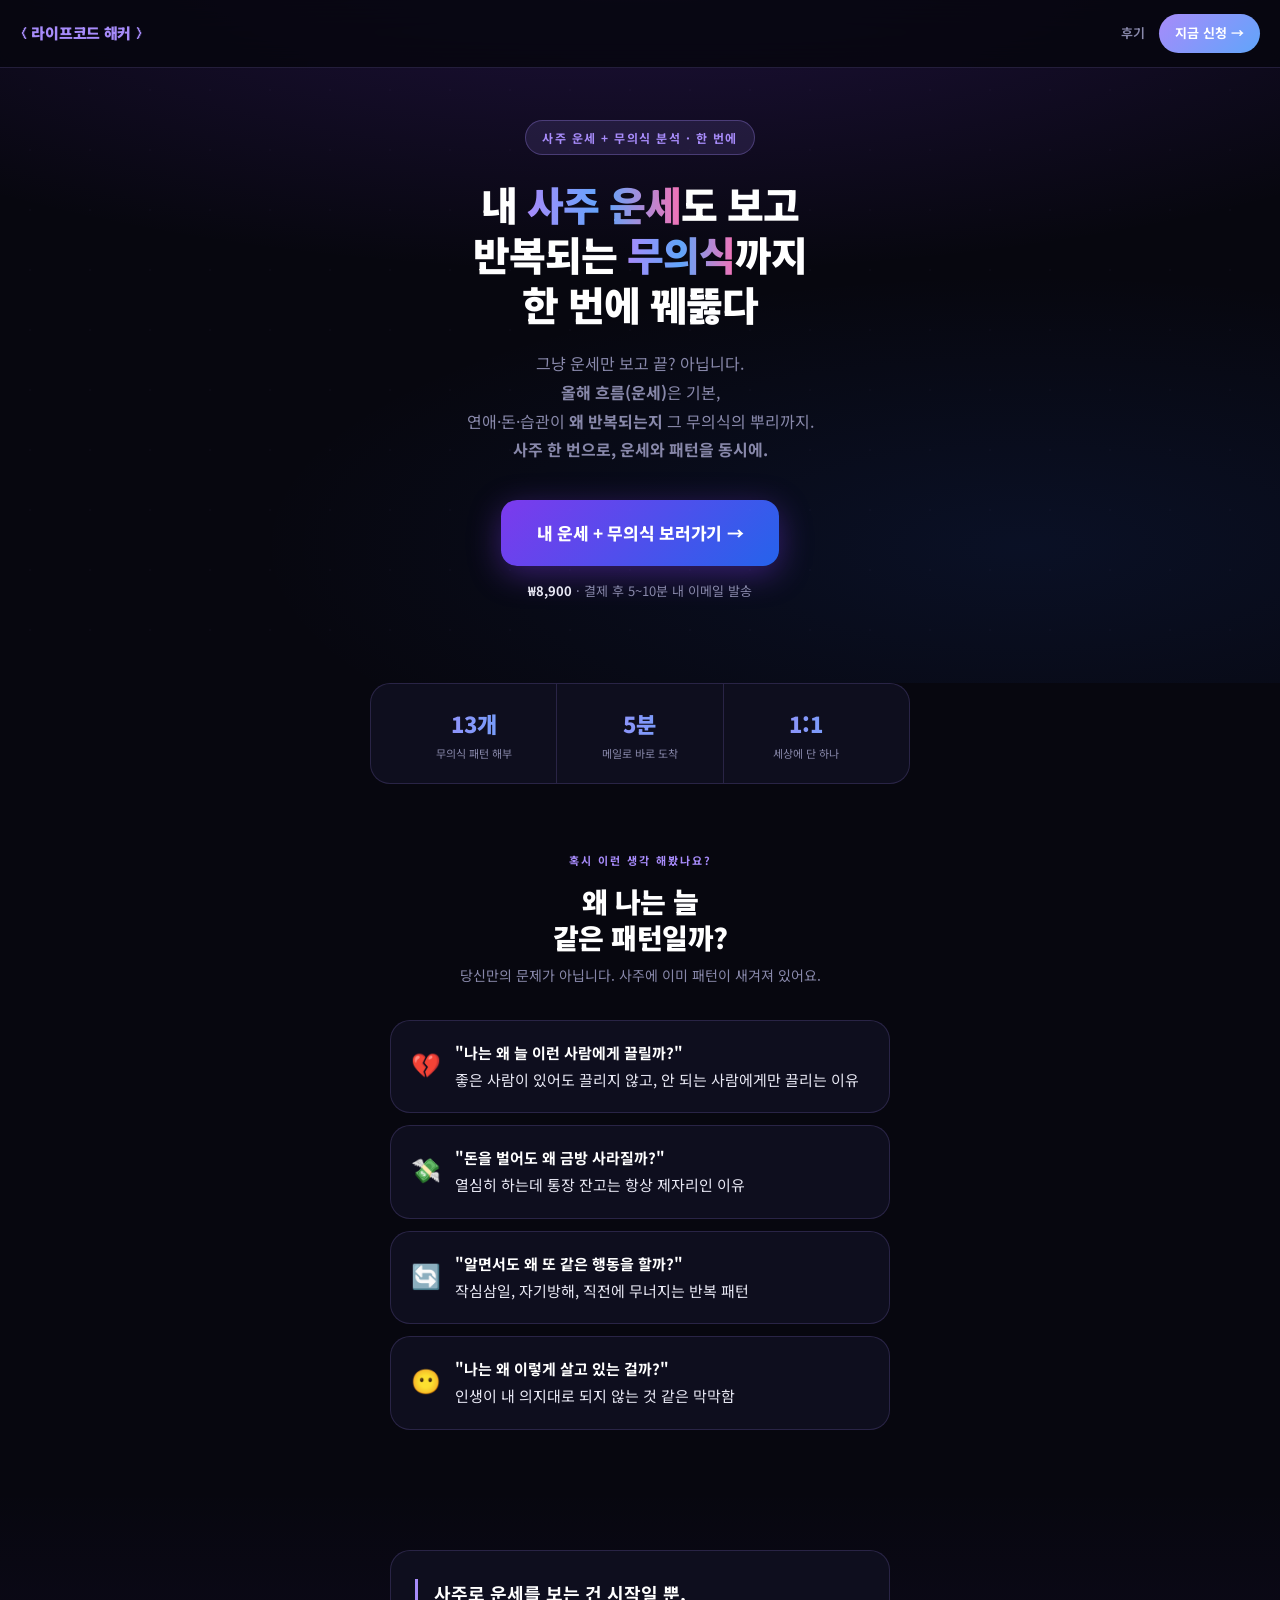
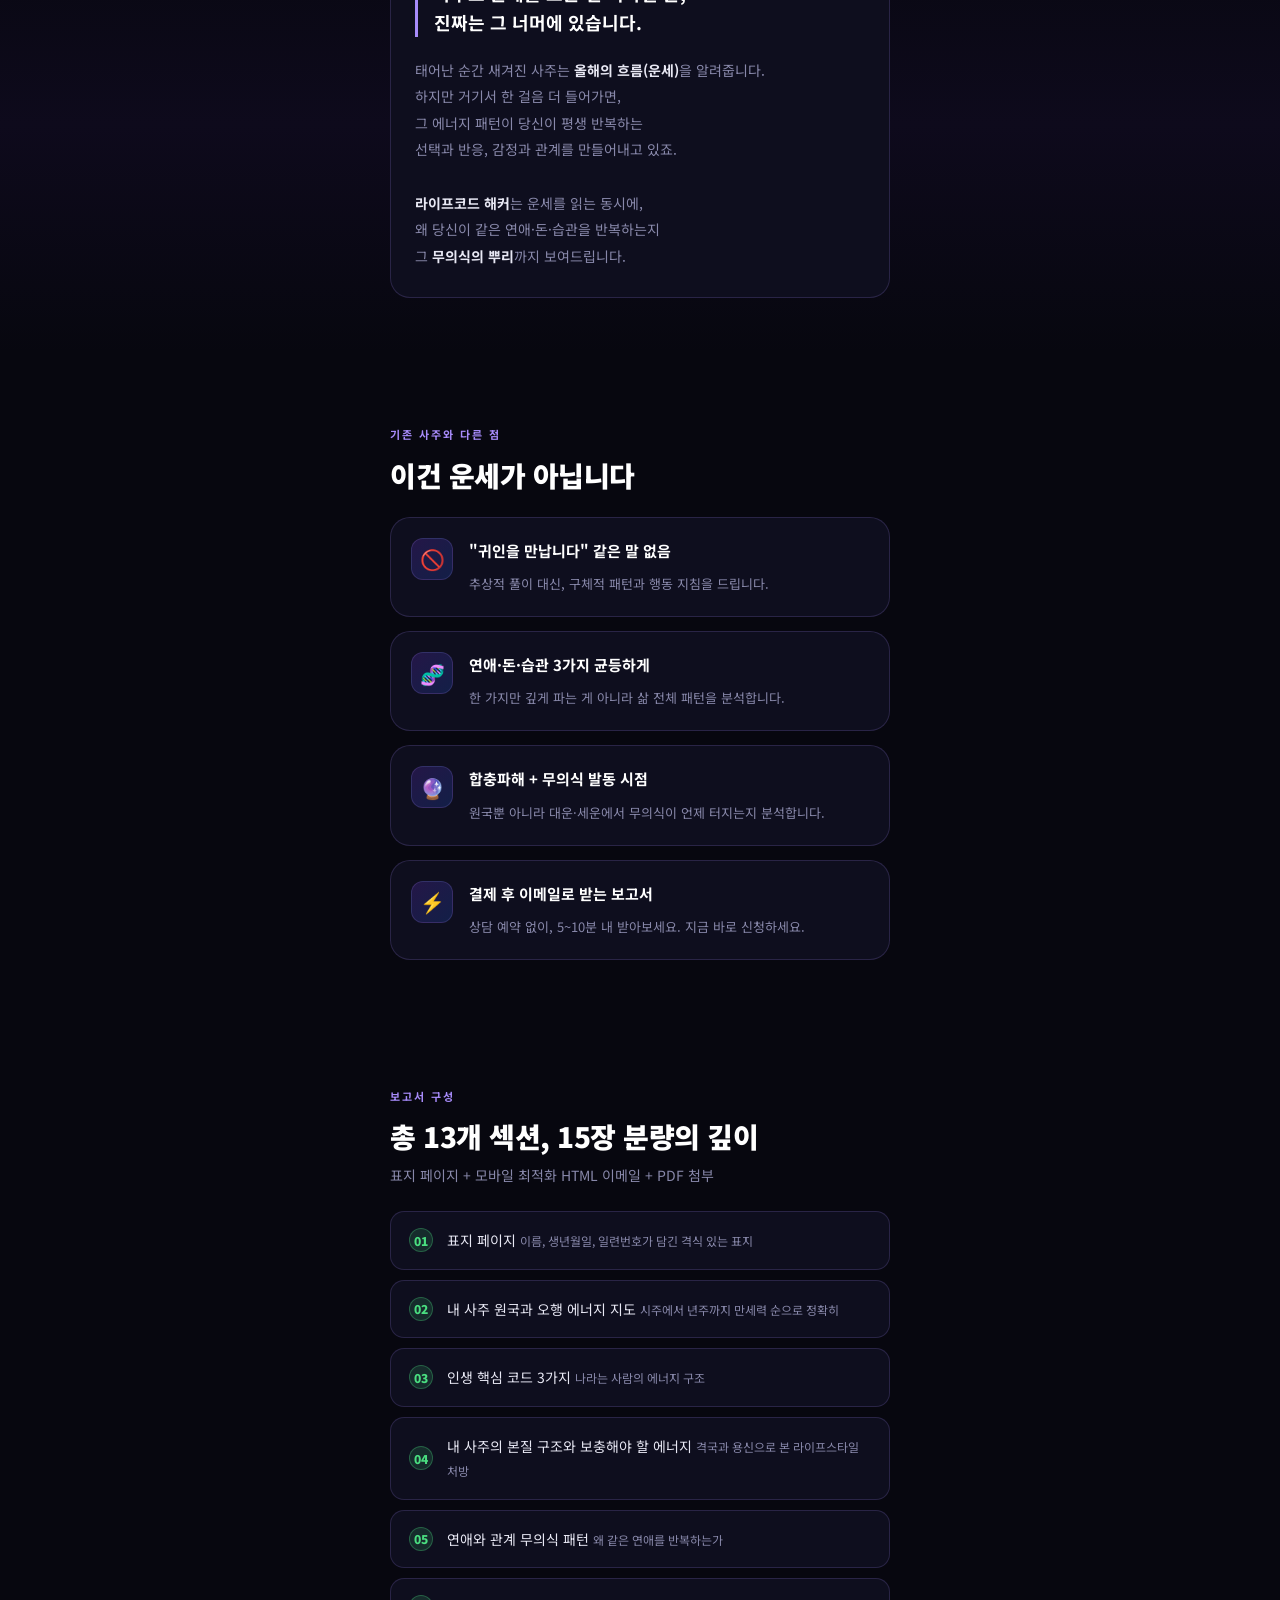
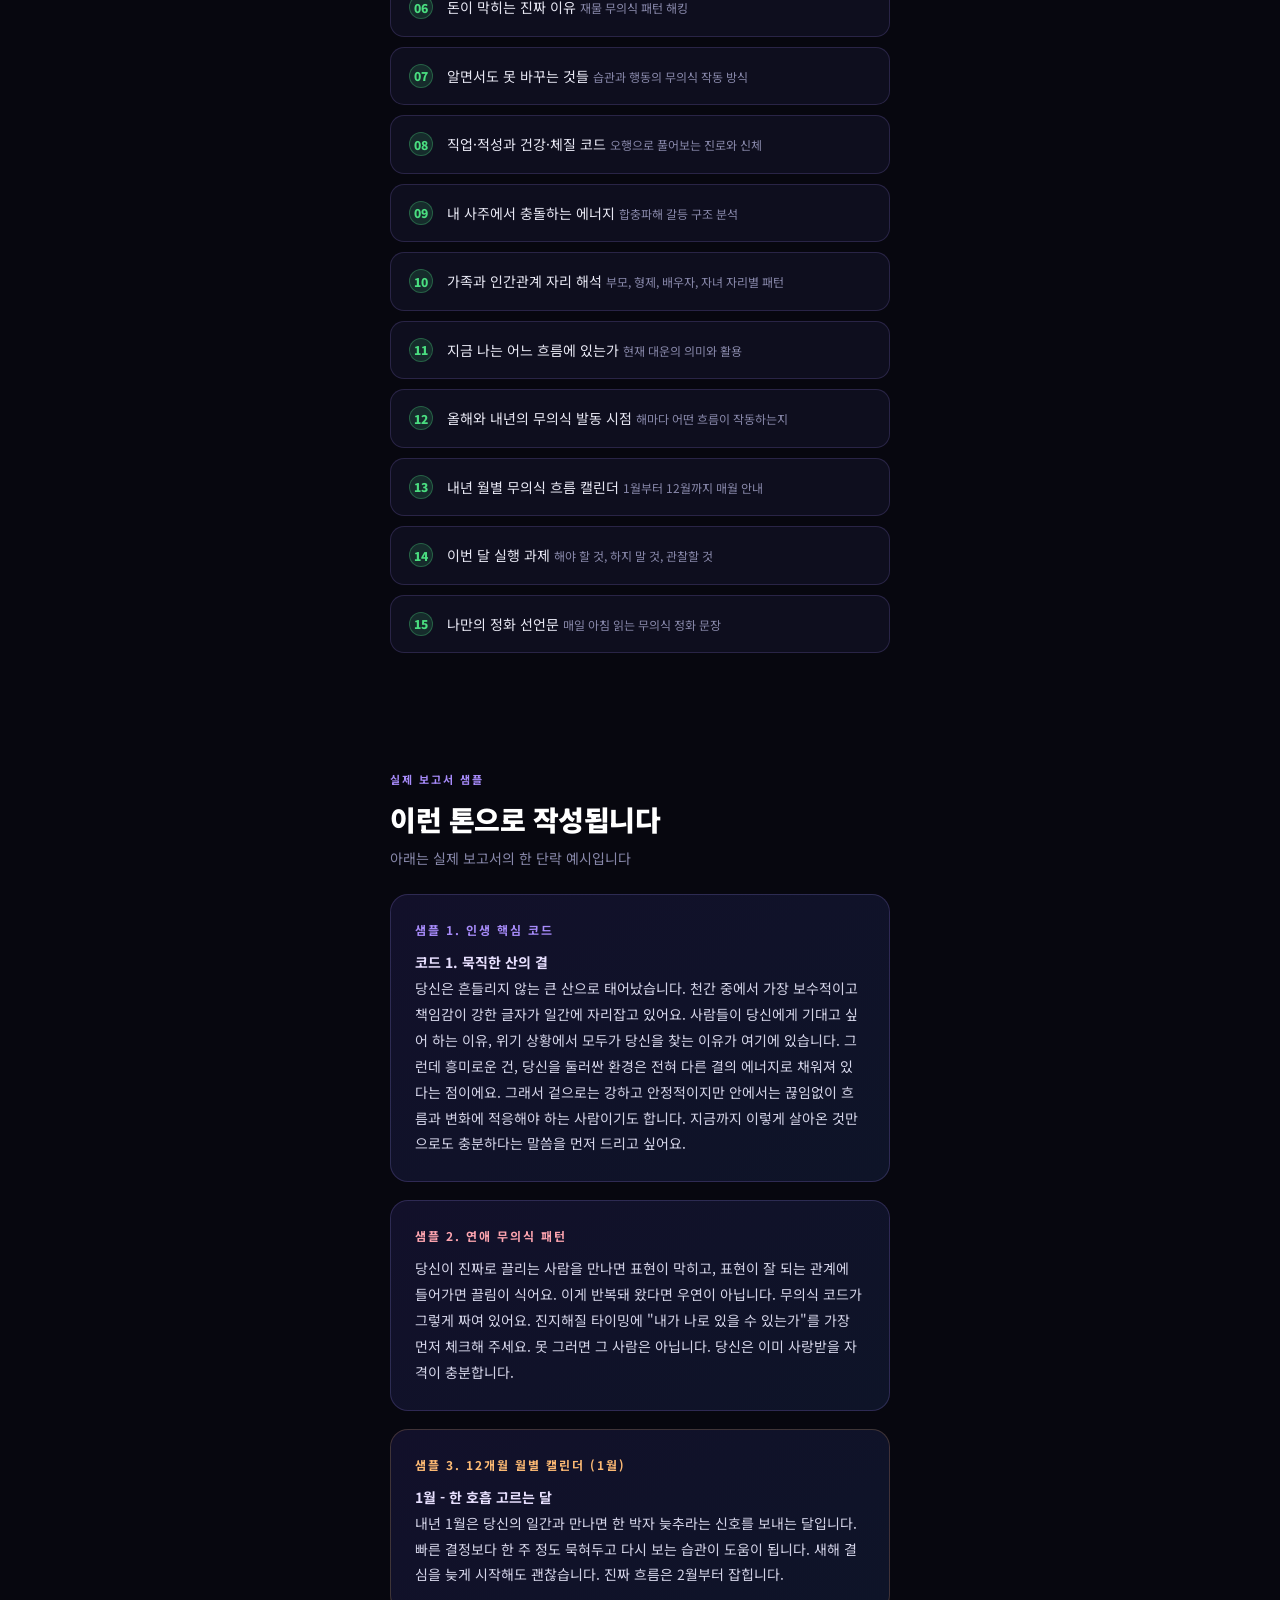
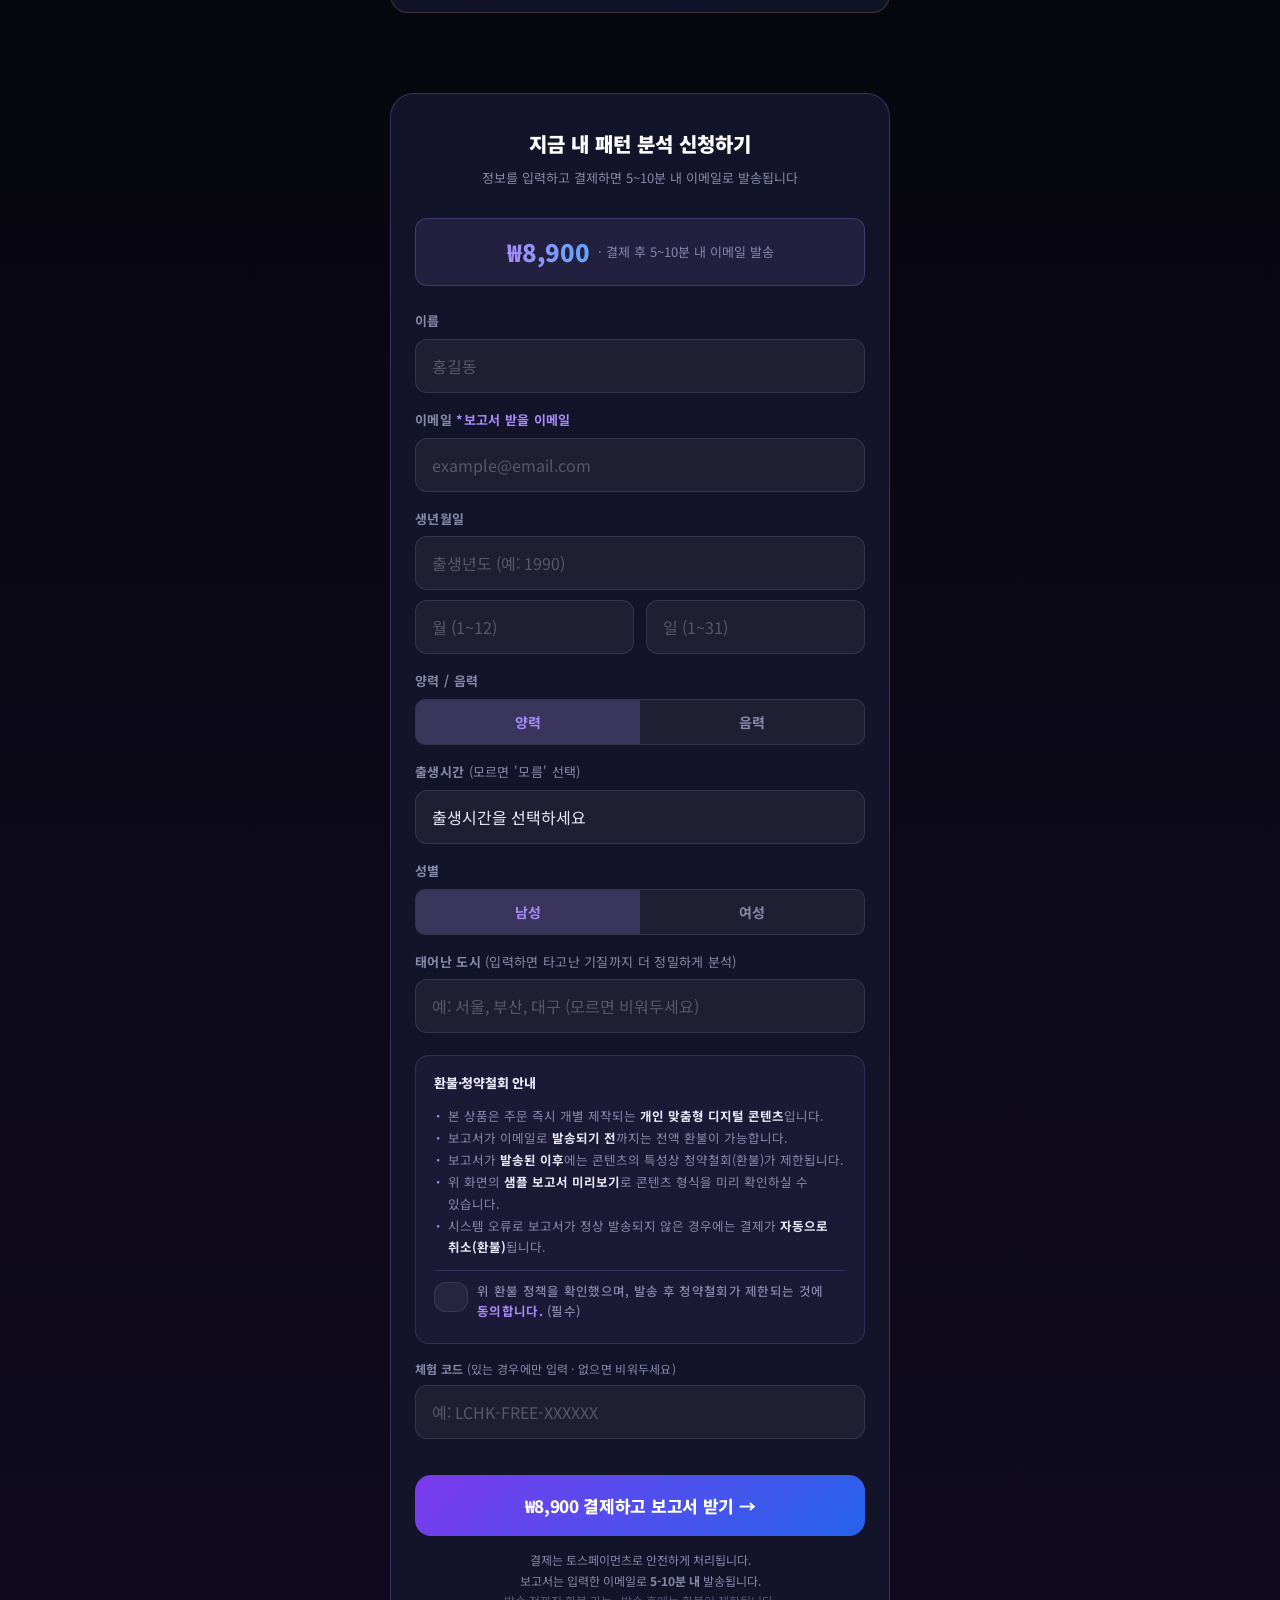
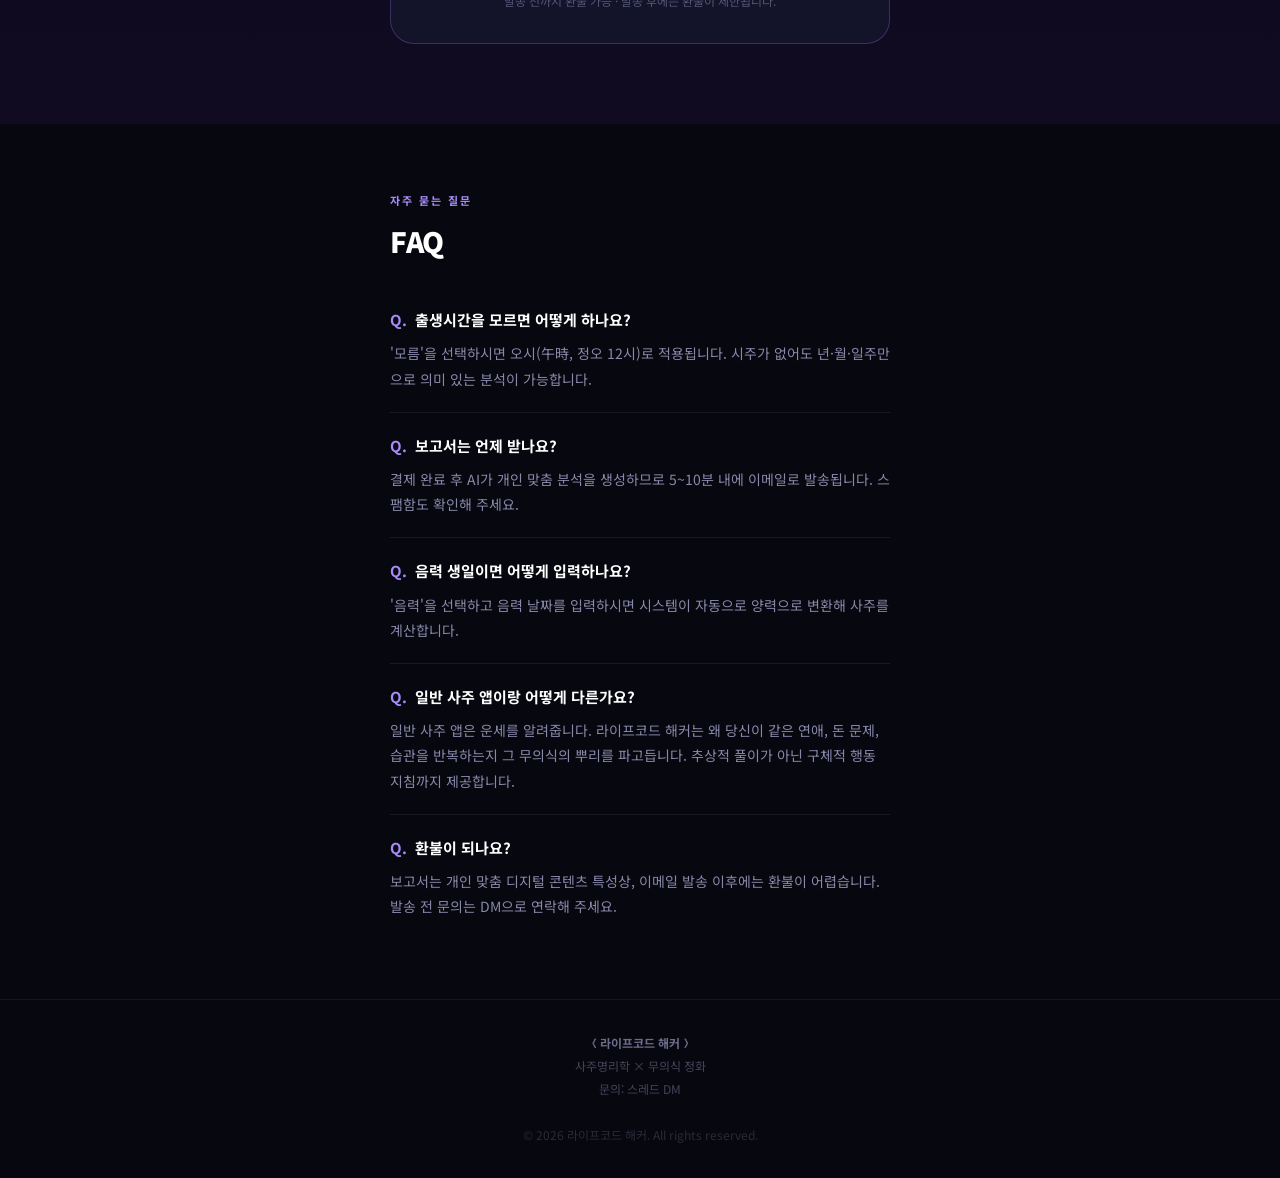
==== commit 0ce5400a: "Add CORS for Netlify, mobile fix" ====
--- a/templates/index.html
+++ b/templates/index.html
@@ -2,7 +2,7 @@
 <html lang="ko">
 <head>
 <meta charset="UTF-8">
-<meta name="viewport" content="width=device-width, initial-scale=1.0, maximum-scale=1.0">
+<meta name="viewport" content="width=device-width, initial-scale=1.0">
 <title>라이프코드 해커 — 사주 운세 + 무의식 분석을 한 번에</title>
 <meta name="description" content="사주 운세도 보고, 반복되는 무의식 패턴까지 한 번에. 올해 흐름은 기본, 연애·돈·습관이 왜 반복되는지 그 뿌리까지 분석합니다. 8,900원, 5~10분 내 이메일 발송.">
 <meta property="og:title" content="라이프코드 해커 — 사주 운세 + 무의식, 한 번에">
@@ -272,7 +272,7 @@
   border:1px solid rgba(255,255,255,0.1);
   border-radius:12px;
   color:var(--text);
-  font-size:15px;
+  font-size:16px;
   font-family:inherit;
   padding:14px 16px;
   outline:none;
@@ -425,6 +425,68 @@
   border:1px solid rgba(74,222,128,0.25);
   border-radius:12px;padding:14px 20px;
   font-size:15px;color:var(--green);font-weight:700;
+}
+
+/* ── 모바일 반응형 ── */
+@media (max-width: 430px) {
+  :root { --max-w: 100%; }
+
+  /* 네비: 브랜드명 줄이기 */
+  .nav-brand { font-size:13px; }
+  .nav-cta   { font-size:12px; padding:7px 13px; }
+  nav        { padding:12px 16px; }
+
+  /* 히어로 */
+  .hero { padding:100px 16px 64px; }
+  .hero-badge { font-size:11px; padding:5px 12px; letter-spacing:1px; }
+  .hero-cta { font-size:15px; padding:16px 28px; border-radius:14px; }
+  .hero-desc { font-size:14px; }
+
+  /* 스탯 */
+  .stats { margin:32px 16px; }
+  .stat  { padding:16px 8px; }
+  .stat-num   { font-size:18px; }
+  .stat-label { font-size:10px; }
+
+  /* 섹션 공통 패딩 */
+  .pain, .why, .diff, .preview, .faq { padding:48px 16px; }
+  #form-section { padding:48px 16px 64px; }
+
+  /* 공감 카드 */
+  .pain-card { padding:16px; gap:12px; }
+  .pain-icon { font-size:20px; }
+  .pain-text { font-size:14px; }
+
+  /* 차별화 */
+  .diff-item { padding:16px; gap:12px; }
+  .diff-icon { width:36px; height:36px; font-size:17px; border-radius:10px; }
+
+  /* 보고서 구성 */
+  .preview-item { padding:13px 14px; gap:10px; }
+  .preview-check{ width:22px; height:22px; font-size:11px; }
+  .preview-text { font-size:13px; }
+
+  /* 폼 박스 */
+  .form-box { padding:24px 16px; border-radius:18px; }
+  .form-title { font-size:18px; }
+  .price-tag .price { font-size:20px; }
+  .price-tag .price-desc { font-size:12px; }
+  label { font-size:12px; }
+
+  /* 제출 버튼 */
+  .submit-btn { font-size:16px; padding:17px; }
+
+  /* 동의 박스 */
+  .consent-box { padding:14px 14px; }
+  .consent-list li { font-size:12px; }
+  .consent-check span { font-size:12px; }
+
+  /* FAQ */
+  .faq-q { font-size:14px; }
+  .faq-a { font-size:13px; }
+
+  /* 샘플 보고서 */
+  .sample-preview { padding:40px 16px 16px; }
 }
 </style>
 </head>
@@ -704,12 +766,10 @@
 
         <div class="form-group">
           <label>생년월일</label>
-          <div class="form-row">
-            <input type="number" id="birth-year" name="birth_year" placeholder="1990" min="1930" max="2010" required>
-            <div class="form-row" style="grid-template-columns:1fr 1fr;">
-              <input type="number" id="birth-month" name="birth_month" placeholder="월" min="1" max="12" required>
-              <input type="number" id="birth-day" name="birth_day" placeholder="일" min="1" max="31" required>
-            </div>
+          <input type="number" id="birth-year" name="birth_year" placeholder="출생년도 (예: 1990)" min="1930" max="2010" required style="margin-bottom:10px;">
+          <div class="form-row" style="grid-template-columns:1fr 1fr;">
+            <input type="number" id="birth-month" name="birth_month" placeholder="월 (1~12)" min="1" max="12" required>
+            <input type="number" id="birth-day" name="birth_day" placeholder="일 (1~31)" min="1" max="31" required>
           </div>
         </div>
 
